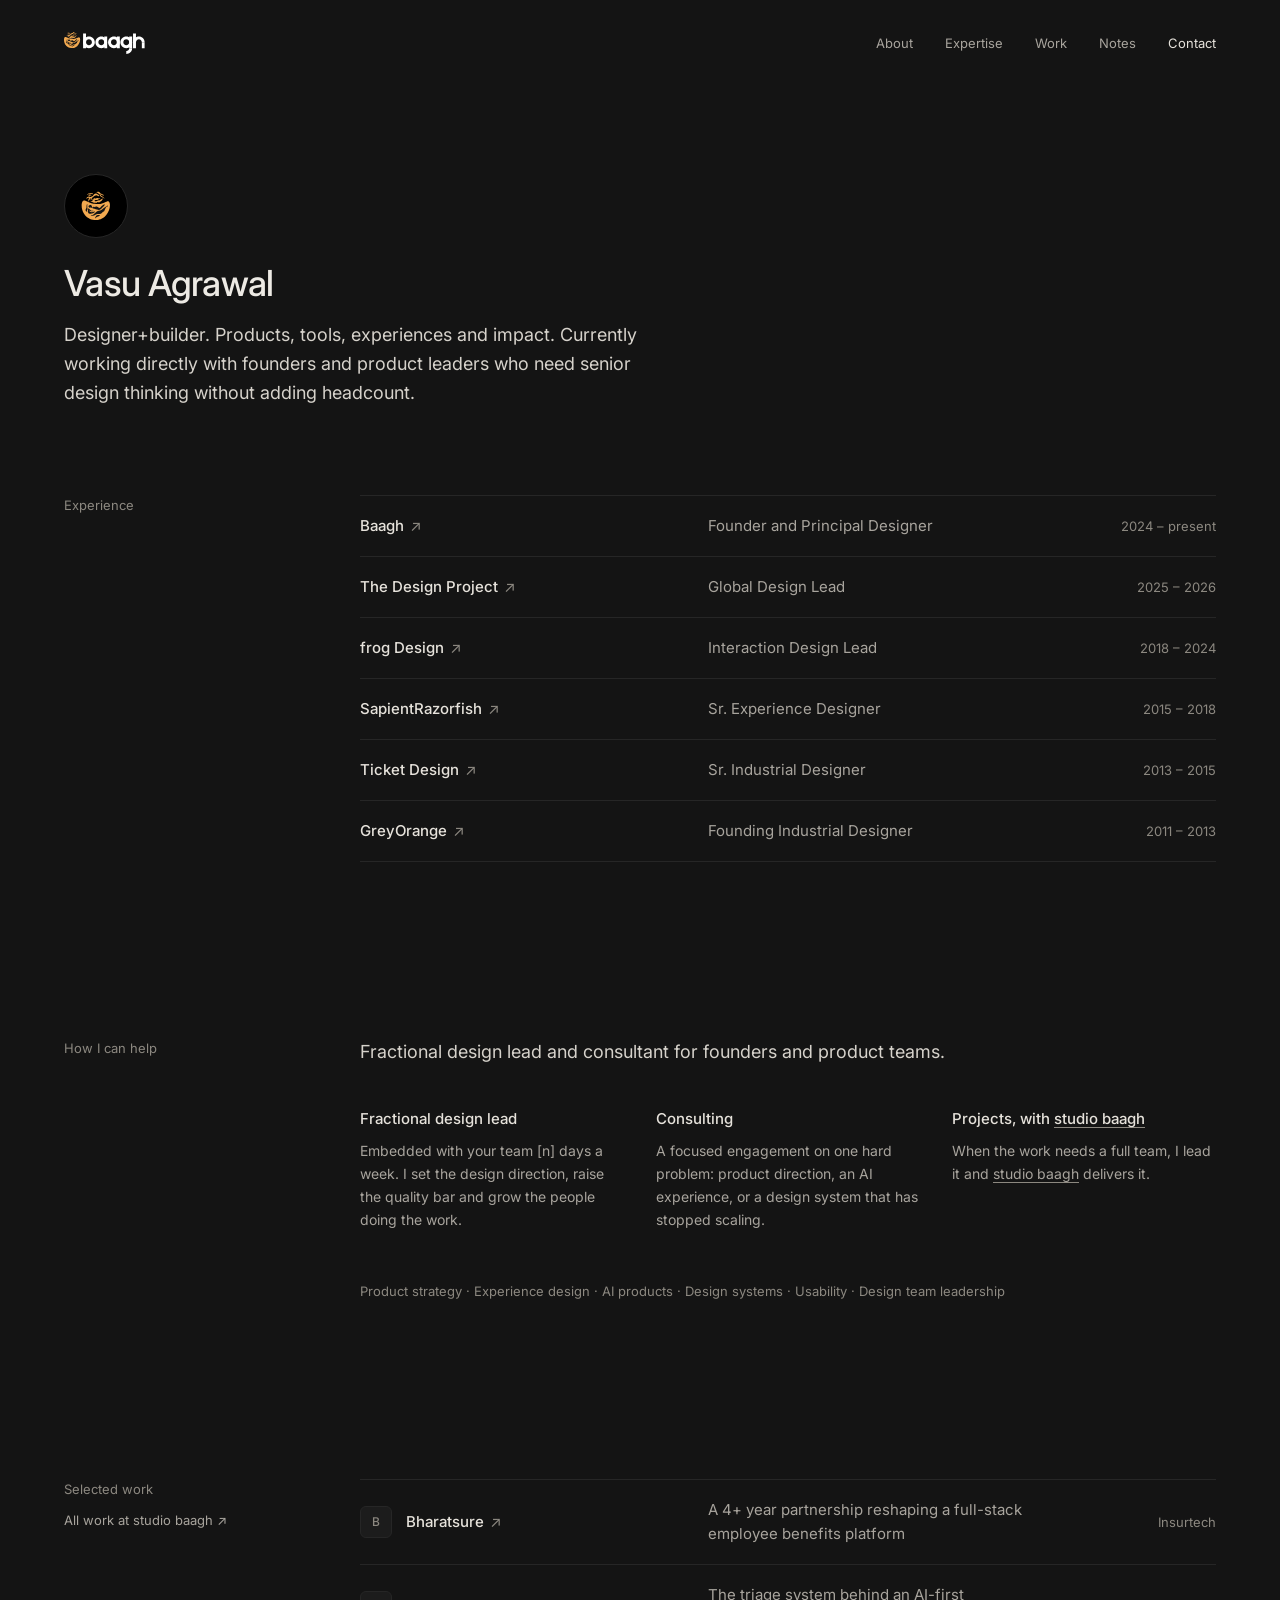
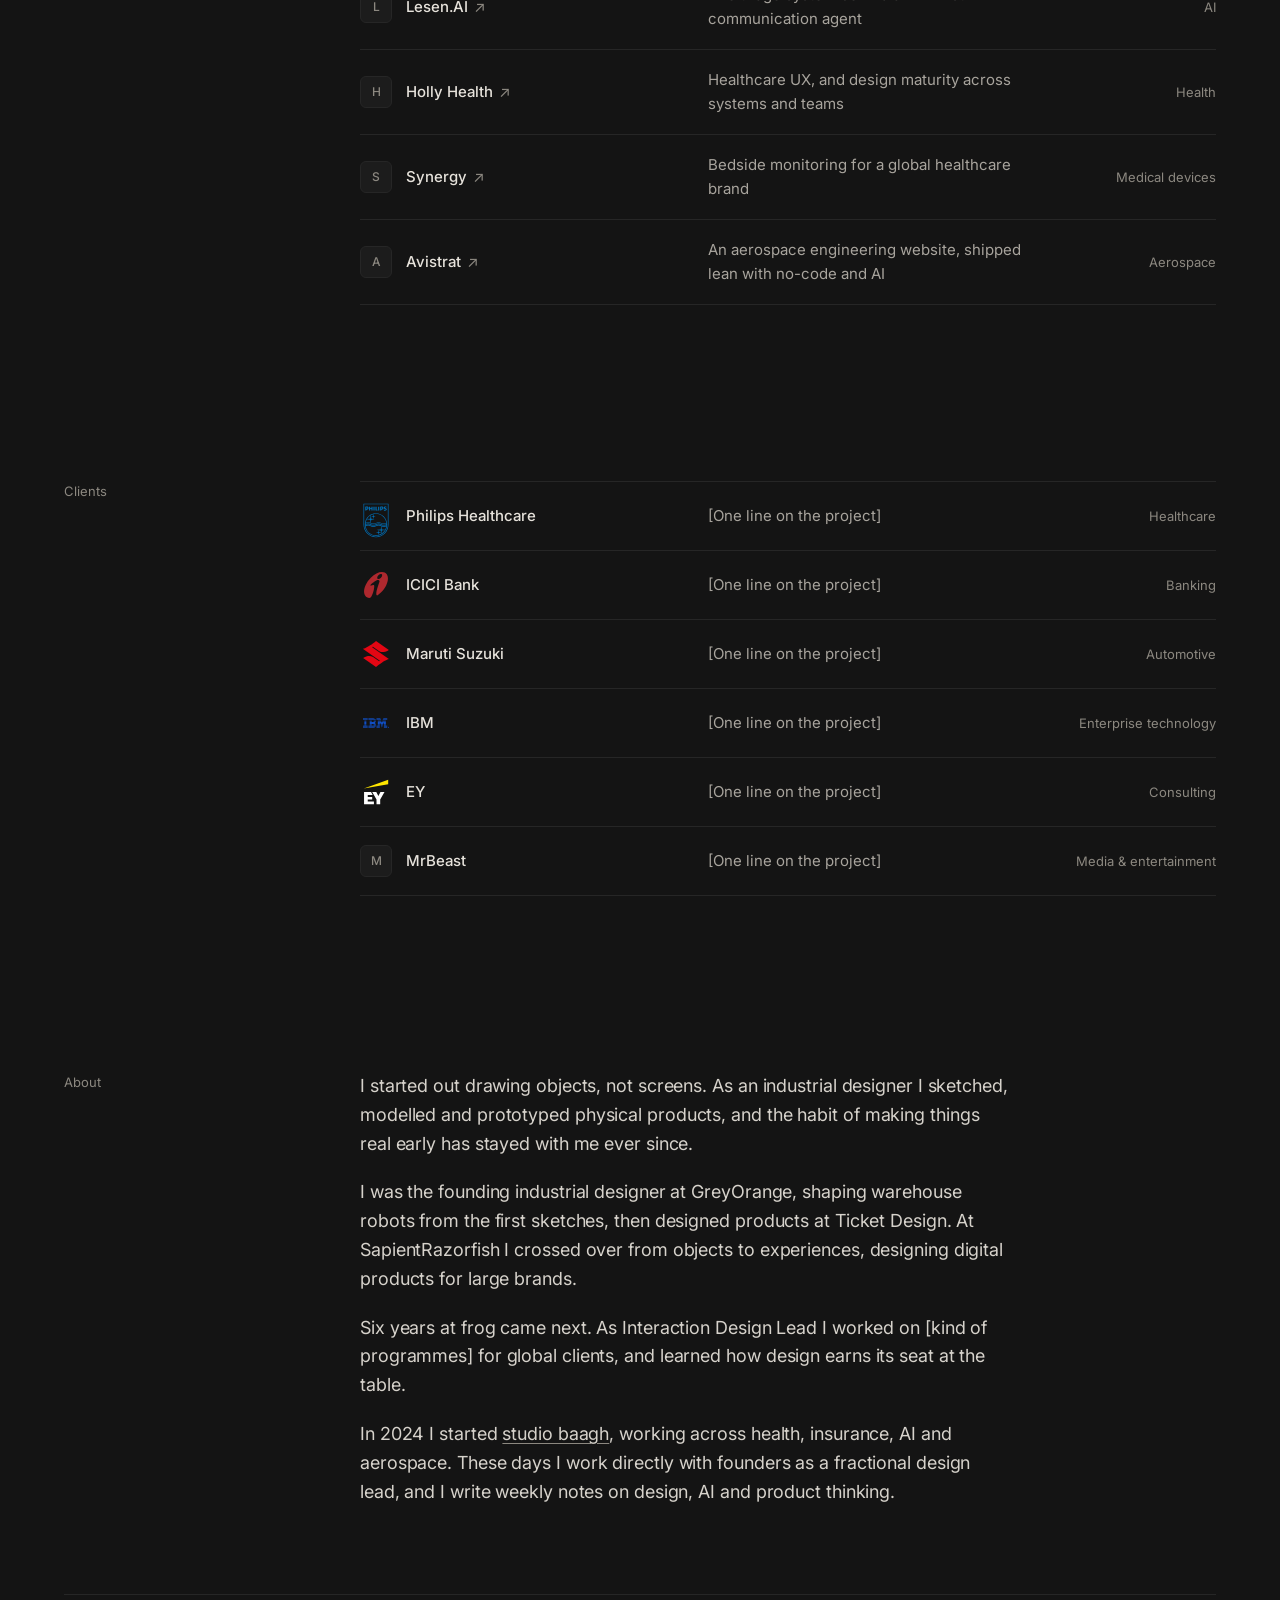
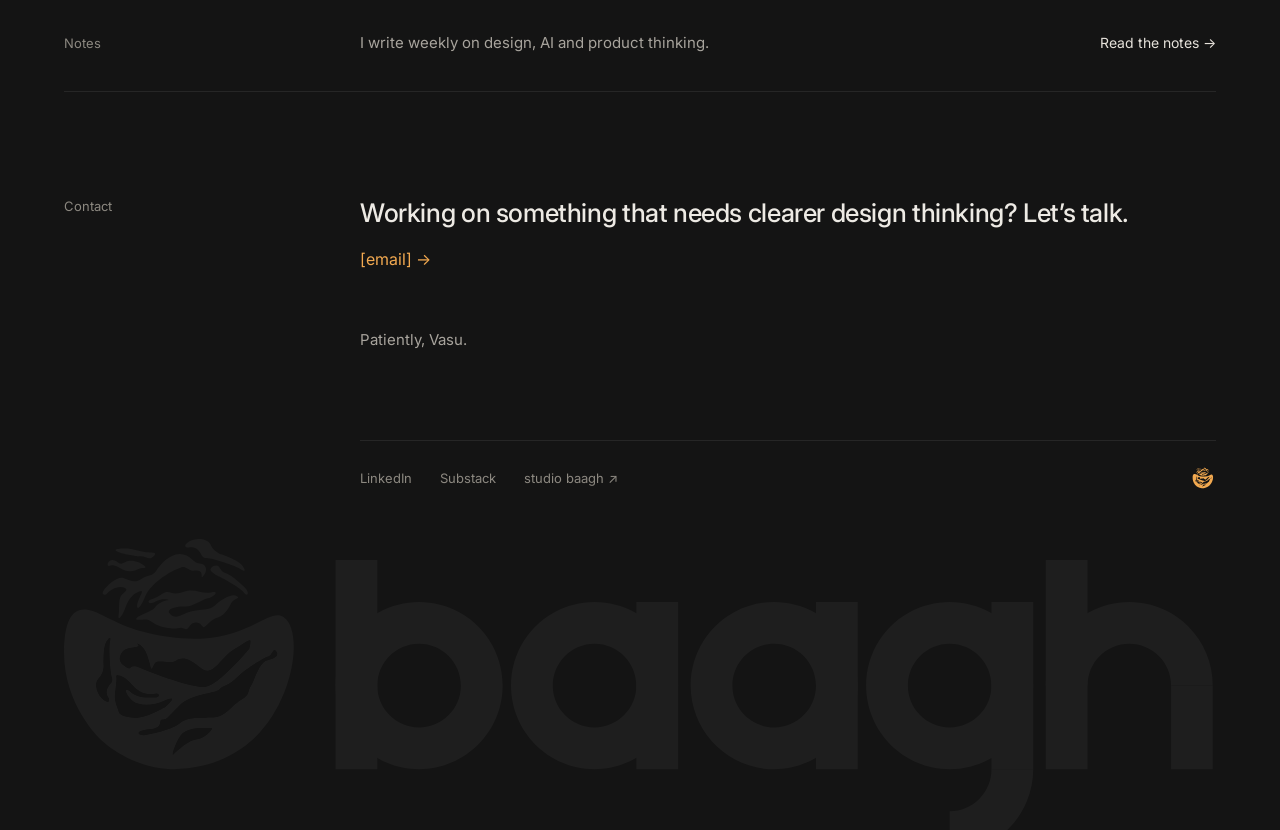
==== index.html @ 7e1c86c9 "Add first version of the baagh personal homepage Static HTML/CSS/JS page: name and intro, experience" ====
<!doctype html>
<html lang="en">
<head>
  <meta charset="utf-8">
  <meta name="viewport" content="width=device-width, initial-scale=1">
  <title>Vasu Agrawal — baagh</title>
  <meta name="description" content="Vasu Agrawal is a fractional design lead and consultant for founders and product teams.">
  <meta name="theme-color" content="#000000">
  <link rel="icon" href="assets/tiger-mark.svg" type="image/svg+xml">
  <link rel="preconnect" href="https://fonts.googleapis.com">
  <link rel="preconnect" href="https://fonts.gstatic.com" crossorigin>
  <link href="https://fonts.googleapis.com/css2?family=Inter:wght@400;500&display=swap" rel="stylesheet">
  <link rel="stylesheet" href="styles.css">
  <script src="script.js" defer></script>
</head>
<body id="top">
  <a class="skip" href="#main">Skip to content</a>

  <header class="wrap">
      <nav class="nav" aria-label="Main">
        <a class="nav-logo" href="#top" aria-label="baagh home"><img src="assets/baagh-logo.svg" alt="baagh" width="88" height="24"></a>
        <div class="nav-links">
          <a href="#about">About</a>
          <a href="#expertise">Expertise</a>
          <a href="#work">Work</a>
          <a href="#notes">Notes</a>
          <a class="is-strong" href="#contact">Contact</a>
        </div>
      </nav>
  </header>

  <main id="main" class="wrap">

    <div class="intro">
      <span class="avatar"><img src="assets/tiger-mark.svg" alt="" width="40" height="40"></span>
      <h1 class="name">Vasu Agrawal</h1>
      <p class="intro-copy">Designer+builder. Products, tools, experiences and impact. Currently working directly with founders and product leaders who need senior design thinking without adding headcount.</p>
    </div>

    <section id="experience" class="sec sec-first">
      <h2 class="sec-label">Experience</h2>
      <div class="sec-body">
        <div class="rows">
          <div class="row">
            <span class="row-title"><a class="org" href="https://baaghdesign.co" target="_blank" rel="noopener">Baagh<span class="arrow" aria-hidden="true">↗</span></a></span>
            <span class="row-mid">Founder and Principal Designer</span>
            <span class="row-end">2024 – present</span>
          </div>
          <div class="row">
            <span class="row-title"><a class="org" href="https://designproject.io" target="_blank" rel="noopener">The Design Project<span class="arrow" aria-hidden="true">↗</span></a></span>
            <span class="row-mid">Global Design Lead</span>
            <span class="row-end">2025 – 2026</span>
          </div>
          <div class="row">
            <span class="row-title"><a class="org" href="https://www.frog.co" target="_blank" rel="noopener">frog Design<span class="arrow" aria-hidden="true">↗</span></a></span>
            <span class="row-mid">Interaction Design Lead</span>
            <span class="row-end">2018 – 2024</span>
          </div>
          <div class="row">
            <span class="row-title"><a class="org" href="https://www.publicissapient.com" target="_blank" rel="noopener">SapientRazorfish<span class="arrow" aria-hidden="true">↗</span></a></span>
            <span class="row-mid">Sr. Experience Designer</span>
            <span class="row-end">2015 – 2018</span>
          </div>
          <div class="row">
            <span class="row-title"><a class="org" href="https://www.ticketdesign.com" target="_blank" rel="noopener">Ticket Design<span class="arrow" aria-hidden="true">↗</span></a></span>
            <span class="row-mid">Sr. Industrial Designer</span>
            <span class="row-end">2013 – 2015</span>
          </div>
          <div class="row">
            <span class="row-title"><a class="org" href="https://www.greyorange.com" target="_blank" rel="noopener">GreyOrange<span class="arrow" aria-hidden="true">↗</span></a></span>
            <span class="row-mid">Founding Industrial Designer</span>
            <span class="row-end">2011 – 2013</span>
          </div>
        </div>
      </div>
    </section>

    <section id="expertise" class="sec">
      <h2 class="sec-label">How I can help</h2>
      <div class="sec-body">
        <p class="help-intro">Fractional design lead and consultant for founders and product teams.</p>
        <div class="cols3">
          <div>
            <h3 class="offer-title">Fractional design lead</h3>
            <p class="offer-copy">Embedded with your team [n] days a week. I set the design direction, raise the quality bar and grow the people doing the work.</p>
          </div>
          <div>
            <h3 class="offer-title">Consulting</h3>
            <p class="offer-copy">A focused engagement on one hard problem: product direction, an AI experience, or a design system that has stopped scaling.</p>
          </div>
          <div>
            <h3 class="offer-title">Projects, with <a class="link" href="https://baaghdesign.co" target="_blank" rel="noopener">studio baagh</a></h3>
            <p class="offer-copy">When the work needs a full team, I lead it and <a class="link" href="https://baaghdesign.co" target="_blank" rel="noopener">studio baagh</a> delivers it.</p>
          </div>
        </div>
        <p class="tags">Product strategy · Experience design · AI products · Design systems · Usability · Design team leadership</p>
      </div>
    </section>

    <section id="work" class="sec work">
      <div class="sec-label">
        <h2 class="sec-label-text">Selected work</h2>
        <a href="https://baaghdesign.co" target="_blank" rel="noopener">All work at studio baagh ↗</a>
      </div>
      <div class="sec-body">
        <!--
          Each row:
          - Logo: replace the initial inside .row-logo with
            <img src="assets/logos/<client>.svg" alt="">
          - Preview: data-preview points to an image (or .mp4/.webm) shown in
            the floating thumbnail on hover. Missing files fall back to a
            placeholder, so drop files into assets/work/ and they appear.
        -->
        <div class="rows">
          <a class="row work-row" href="#" data-preview="assets/work/bharatsure.jpg">
            <span class="row-title"><span class="row-logo" aria-hidden="true">B</span>Bharatsure<span class="arrow" aria-hidden="true">↗</span></span>
            <span class="row-mid">A 4+ year partnership reshaping a full-stack employee benefits platform</span>
            <span class="row-end">Insurtech</span>
          </a>
          <a class="row work-row" href="#" data-preview="assets/work/lesen-ai.jpg">
            <span class="row-title"><span class="row-logo" aria-hidden="true">L</span>Lesen.AI<span class="arrow" aria-hidden="true">↗</span></span>
            <span class="row-mid">The triage system behind an AI-first communication agent</span>
            <span class="row-end">AI</span>
          </a>
          <a class="row work-row" href="#" data-preview="assets/work/holly-health.jpg">
            <span class="row-title"><span class="row-logo" aria-hidden="true">H</span>Holly Health<span class="arrow" aria-hidden="true">↗</span></span>
            <span class="row-mid">Healthcare UX, and design maturity across systems and teams</span>
            <span class="row-end">Health</span>
          </a>
          <a class="row work-row" href="#" data-preview="assets/work/synergy.jpg">
            <span class="row-title"><span class="row-logo" aria-hidden="true">S</span>Synergy<span class="arrow" aria-hidden="true">↗</span></span>
            <span class="row-mid">Bedside monitoring for a global healthcare brand</span>
            <span class="row-end">Medical devices</span>
          </a>
          <a class="row work-row" href="#" data-preview="assets/work/avistrat.jpg">
            <span class="row-title"><span class="row-logo" aria-hidden="true">A</span>Avistrat<span class="arrow" aria-hidden="true">↗</span></span>
            <span class="row-mid">An aerospace engineering website, shipped lean with no-code and AI</span>
            <span class="row-end">Aerospace</span>
          </a>
        </div>
      </div>
    </section>

    <section id="clients" class="sec clients">
      <h2 class="sec-label">Clients</h2>
      <div class="sec-body">
        <!--
          Notable clients across all roles. Same logo slot as Selected work:
          put the logo inside .row-logo (initial letter as fallback):
          <img src="assets/logos/<client>.svg" alt="">
        -->
        <div class="rows">
          <div class="row client-row">
            <span class="row-title"><span class="row-logo" aria-hidden="true"><img src="assets/logos/philips.svg" alt=""></span>Philips Healthcare</span>
            <span class="row-mid">[One line on the project]</span>
            <span class="row-end">Healthcare</span>
          </div>
          <div class="row client-row">
            <span class="row-title"><span class="row-logo" aria-hidden="true"><img src="assets/logos/icici-bank.svg" alt=""></span>ICICI Bank</span>
            <span class="row-mid">[One line on the project]</span>
            <span class="row-end">Banking</span>
          </div>
          <div class="row client-row">
            <span class="row-title"><span class="row-logo" aria-hidden="true"><img src="assets/logos/maruti-suzuki.svg" alt=""></span>Maruti Suzuki</span>
            <span class="row-mid">[One line on the project]</span>
            <span class="row-end">Automotive</span>
          </div>
          <div class="row client-row">
            <span class="row-title"><span class="row-logo" aria-hidden="true"><img src="assets/logos/ibm.svg" alt=""></span>IBM</span>
            <span class="row-mid">[One line on the project]</span>
            <span class="row-end">Enterprise technology</span>
          </div>
          <div class="row client-row">
            <span class="row-title"><span class="row-logo" aria-hidden="true"><img src="assets/logos/ey.svg" alt=""></span>EY</span>
            <span class="row-mid">[One line on the project]</span>
            <span class="row-end">Consulting</span>
          </div>
          <div class="row client-row">
            <span class="row-title"><span class="row-logo" aria-hidden="true">M</span>MrBeast</span>
            <span class="row-mid">[One line on the project]</span>
            <span class="row-end">Media &amp; entertainment</span>
          </div>
        </div>
      </div>
    </section>

    <!-- Placeholder copy: Vasu to rewrite. -->
    <section id="about" class="sec">
      <h2 class="sec-label">About</h2>
      <div class="sec-body">
        <p class="about-copy">I started out drawing objects, not screens. As an industrial designer I sketched, modelled and prototyped physical products, and the habit of making things real early has stayed with me ever since.</p>
        <p class="about-copy">I was the founding industrial designer at GreyOrange, shaping warehouse robots from the first sketches, then designed products at Ticket Design. At SapientRazorfish I crossed over from objects to experiences, designing digital products for large brands.</p>
        <p class="about-copy">Six years at frog came next. As Interaction Design Lead I worked on [kind of programmes] for global clients, and learned how design earns its seat at the table.</p>
        <p class="about-copy">In 2024 I started <a class="link" href="https://baaghdesign.co" target="_blank" rel="noopener">studio baagh</a>, working across health, insurance, AI and aerospace. These days I work directly with founders as a fractional design lead, and I write weekly notes on design, AI and product thinking.</p>
      </div>
    </section>

    <section id="notes" class="sec notes">
      <h2 class="sec-label">Notes</h2>
      <div class="sec-body">
        <p>I write weekly on design, AI and product thinking.</p>
        <a href="[substack-url]">Read the notes →</a>
      </div>
    </section>

    <footer id="contact" class="sec contact">
      <h2 class="sec-label">Contact</h2>
      <div class="sec-body">
        <p class="contact-line">Working on something that needs clearer design thinking? Let’s talk.</p>
        <a class="contact-mail" href="mailto:[email]">[email] →</a>
        <p class="signoff">Patiently, Vasu.</p>

        <div class="foot">
          <div class="foot-links">
            <a href="[linkedin-url]">LinkedIn</a>
            <a href="[substack-url]">Substack</a>
            <a href="https://baaghdesign.co" target="_blank" rel="noopener">studio baagh ↗</a>
          </div>
          <img class="foot-mark" src="assets/tiger-mark.svg" alt="" width="28" height="28">
        </div>
      </div>
    </footer>
  </main>

  <div class="wrap watermark" aria-hidden="true">
    <img src="assets/baagh-logo.svg" alt="" width="294" height="80">
  </div>

  <div class="preview" aria-hidden="true"></div>
</body>
</html>
---- styles.css ----
/* baagh — personal site
   Tokens follow the baagh brand: near-black ground, warm off-white text,
   tiger orange (#F2A950, from the logo) as the only accent. */

:root {
  --ground: #141414;
  --banner: #000000;
  --surface: #1c1c1c;
  --rule: #262626;
  --text-strong: #edeae4;
  --text: #e6e2db;
  --text-soft: #d6d2cb;
  --muted: #a8a49d;
  --faint: #8c8880;
  --accent: #f2a950;

  --sans: "Inter", system-ui, -apple-system, sans-serif;

  --max: 1280px;
  --gutter: clamp(16px, 5vw, 64px);
  --col-gap: 32px;
}

*,
*::before,
*::after {
  box-sizing: border-box;
}

html {
  scroll-behavior: smooth;
}

body {
  margin: 0;
  background: var(--ground);
  color: var(--text);
  font-family: var(--sans);
  font-weight: 400;
  font-size: 15px;
  line-height: 1.6;
  -webkit-font-smoothing: antialiased;
  text-rendering: optimizeLegibility;
}

img {
  display: block;
  max-width: 100%;
}

a {
  color: var(--text);
  text-decoration: none;
  transition: color 0.2s ease;
}

a:hover,
a:focus-visible {
  color: var(--accent);
}

a:focus-visible {
  outline: 1px solid var(--accent);
  outline-offset: 4px;
}

/* Underlined inline links (studio baagh, employers) */
a.link {
  color: inherit;
  text-decoration: underline;
  text-decoration-color: var(--faint);
  text-decoration-thickness: 1px;
  text-underline-offset: 3px;
  transition: color 0.2s ease, text-decoration-color 0.2s ease;
}

a.link:hover,
a.link:focus-visible {
  color: var(--accent);
  text-decoration-color: var(--accent);
}

p,
h1,
h2,
h3,
ul,
blockquote {
  margin: 0;
}

ul {
  padding: 0;
  list-style: none;
}

.wrap {
  max-width: var(--max);
  margin: 0 auto;
  padding: 0 var(--gutter);
}

.skip {
  position: absolute;
  left: -9999px;
}

.skip:focus {
  left: var(--gutter);
  top: 16px;
  z-index: 10;
  background: var(--banner);
  padding: 8px 12px;
}

/* ---------- Header ---------- */

.nav {
  display: flex;
  align-items: center;
  justify-content: space-between;
  gap: 24px;
  padding-top: 32px;
}

.nav-logo img {
  height: 22px;
  width: auto;
}

.nav-links {
  display: flex;
  gap: 32px;
  font-size: 13px;
}

.nav-links a {
  color: var(--muted);
}

.nav-links a.is-strong {
  color: var(--text);
}

/* ---------- Sections ---------- */

.sec {
  display: grid;
  grid-template-columns: repeat(12, minmax(0, 1fr));
  column-gap: var(--col-gap);
  row-gap: 24px;
  padding: 88px 0;
}

.intro {
  padding-top: 120px;
}

.avatar {
  display: grid;
  place-items: center;
  width: 64px;
  height: 64px;
  margin-bottom: 24px;
  border: 1px solid var(--rule);
  border-radius: 50%;
  background: var(--banner);
}

.avatar img {
  width: 36px;
  height: 36px;
}

.intro-copy {
  max-width: 34em;
  margin-top: 16px;
  font-size: 18px;
  line-height: 1.6;
  color: var(--text-soft);
}

.sec-first {
  padding-top: 88px;
}

.sec-first .rows {
  margin-top: 0;
}

.help-intro {
  max-width: 36em;
  margin-bottom: 40px;
  font-size: 18px;
  line-height: 1.6;
  color: var(--text-soft);
}

.name {
  font-size: clamp(30px, 2.8vw, 38px);
  line-height: 1.2;
  font-weight: 500;
  letter-spacing: -0.02em;
  color: var(--text-strong);
}

.sec-label {
  grid-column: 1 / span 3;
  font-size: 13px;
  font-weight: 400;
  color: var(--faint);
}

.sec-label-text {
  font: inherit;
  color: inherit;
}

.sec-label a {
  display: inline-block;
  margin-top: 10px;
  color: var(--muted);
}

.sec-body {
  grid-column: 4 / span 9;
}

.about-copy {
  max-width: 36em;
  font-size: 18px;
  line-height: 1.6;
  letter-spacing: -0.005em;
  color: var(--text-soft);
}

.about-copy + .about-copy {
  margin-top: 20px;
}

/* Text rows: role / company / years, and project / line / sector.
   A flat list with hairlines, in the spirit of pablostanley.com. */

.rows {
  margin-top: 56px;
  border-bottom: 1px solid var(--rule);
}

.row {
  display: grid;
  grid-template-columns: minmax(0, 1fr) minmax(0, 1fr) 160px;
  column-gap: var(--col-gap);
  row-gap: 4px;
  align-items: baseline;
  padding: 18px 0;
  border-top: 1px solid var(--rule);
}

.row-title {
  font-size: 15px;
  font-weight: 500;
  color: var(--text);
}

.row-mid {
  font-size: 15px;
  color: var(--muted);
}

.row-end {
  font-size: 13px;
  color: var(--faint);
  text-align: right;
}

a.row:hover .row-title,
a.row:focus-visible .row-title {
  color: var(--accent);
}

/* Work and client rows: logo + name */

.work-row,
.client-row {
  align-items: center;
}

.work-row .row-title,
.client-row .row-title {
  display: flex;
  align-items: center;
  gap: 14px;
}

.row-logo {
  flex: none;
  display: grid;
  place-items: center;
  width: 32px;
  height: 32px;
  border: 1px solid var(--rule);
  border-radius: 6px;
  background: var(--surface);
  font-size: 12px;
  font-weight: 500;
  color: var(--faint);
  overflow: hidden;
}

/* Real logos sit unboxed, in their own colours; the box only frames the
   initial-letter fallback. */
.row-logo:has(img) {
  border-color: transparent;
  background: none;
  overflow: visible;
}

.row-logo img {
  width: 100%;
  height: 100%;
  object-fit: contain;
  padding: 2px;
}

.arrow {
  display: inline-block;
  margin-left: -8px;
  font-weight: 400;
  color: var(--faint);
  transition: transform 0.2s ease, color 0.2s ease;
}

a.org .arrow {
  margin-left: 6px;
}

a.row:hover .arrow,
a.row:focus-visible .arrow,
a.org:hover .arrow,
a.org:focus-visible .arrow {
  color: var(--accent);
  transform: translate(2px, -2px);
}

/* Floating preview, positioned by script.js */

.preview {
  position: fixed;
  top: 0;
  left: 0;
  z-index: 20;
  width: 320px;
  aspect-ratio: 4 / 3;
  border-radius: 8px;
  overflow: hidden;
  background: var(--surface);
  box-shadow: 0 24px 48px rgba(0, 0, 0, 0.5);
  pointer-events: none;
  opacity: 0;
  scale: 0.96;
  transition: opacity 0.2s ease, scale 0.2s ease;
}

.preview.is-visible {
  opacity: 1;
  scale: 1;
}

.preview img,
.preview video {
  width: 100%;
  height: 100%;
  object-fit: cover;
}

.preview-empty {
  width: 100%;
  height: 100%;
  display: grid;
  place-items: center;
  border: 1px solid var(--rule);
  border-radius: inherit;
  font-size: 13px;
  color: var(--faint);
}

/* How I can help */

.cols3 {
  display: grid;
  grid-template-columns: repeat(3, minmax(0, 1fr));
  column-gap: var(--col-gap);
  row-gap: 36px;
}

.offer-title {
  margin-bottom: 8px;
  font-size: 15px;
  font-weight: 500;
  color: var(--text);
}

.offer-copy {
  font-size: 14px;
  line-height: 1.65;
  color: var(--muted);
}

.tags {
  margin-top: 48px;
  font-size: 13px;
  line-height: 1.8;
  color: var(--faint);
}

/* Selected work */

.work .rows,
.clients .rows {
  margin-top: 0;
}

/* Notes strip */

.notes {
  padding: 36px 0;
  border-top: 1px solid var(--rule);
  border-bottom: 1px solid var(--rule);
  align-items: baseline;
}

.notes .sec-body {
  display: flex;
  justify-content: space-between;
  align-items: baseline;
  flex-wrap: wrap;
  gap: 16px;
}

.notes p {
  font-size: 15px;
  color: var(--muted);
}

.notes a {
  font-size: 14px;
}

/* Contact + footer */

.contact {
  padding: 104px 0 48px;
}

.contact-line {
  font-size: clamp(22px, 2vw, 26px);
  line-height: 1.35;
  font-weight: 500;
  letter-spacing: -0.015em;
  color: var(--text-strong);
}

.contact-mail {
  display: inline-block;
  margin-top: 16px;
  font-size: 16px;
  color: var(--accent);
}

.contact-mail:hover {
  color: var(--text-strong);
}

.signoff {
  margin-top: 56px;
  font-size: 15px;
  color: var(--muted);
}

.foot {
  display: flex;
  justify-content: space-between;
  align-items: center;
  flex-wrap: wrap;
  gap: 24px;
  margin-top: 88px;
  padding-top: 24px;
  border-top: 1px solid var(--rule);
  font-size: 13px;
}

.foot-links {
  display: flex;
  gap: 28px;
  flex-wrap: wrap;
}

.foot-links a {
  color: var(--faint);
}

.foot-mark {
  width: 26px;
  height: 26px;
}

/* Oversized faint logotype, as at the foot of baaghdesign.co */
.watermark {
  overflow: hidden;
  pointer-events: none;
}

.watermark img {
  width: 100%;
  height: auto;
  opacity: 0.04;
  filter: grayscale(1) brightness(2);
  margin-bottom: -2%;
}

/* ---------- Small screens ---------- */

@media (max-width: 900px) {
  .nav-links {
    display: none;
  }

  .intro {
    padding-top: 64px;
  }

  .sec.sec-first {
    padding-top: 40px;
  }

  .help-intro {
    font-size: 17px;
  }

  .sec {
    display: block;
    padding: 64px 0;
  }

  .sec-label {
    margin-bottom: 24px;
  }

  .row {
    grid-template-columns: minmax(0, 1fr);
  }

  .row-end {
    text-align: left;
  }

  .work-row .row-mid,
  .work-row .row-end,
  .client-row .row-mid,
  .client-row .row-end {
    padding-left: 46px;
  }

  .cols3 {
    grid-template-columns: minmax(0, 1fr);
  }

  .about-copy,
  .intro-copy {
    font-size: 17px;
  }
}

@media (prefers-reduced-motion: reduce) {
  html {
    scroll-behavior: auto;
  }

  a,
  .arrow,
  .preview {
    transition: none;
  }
}
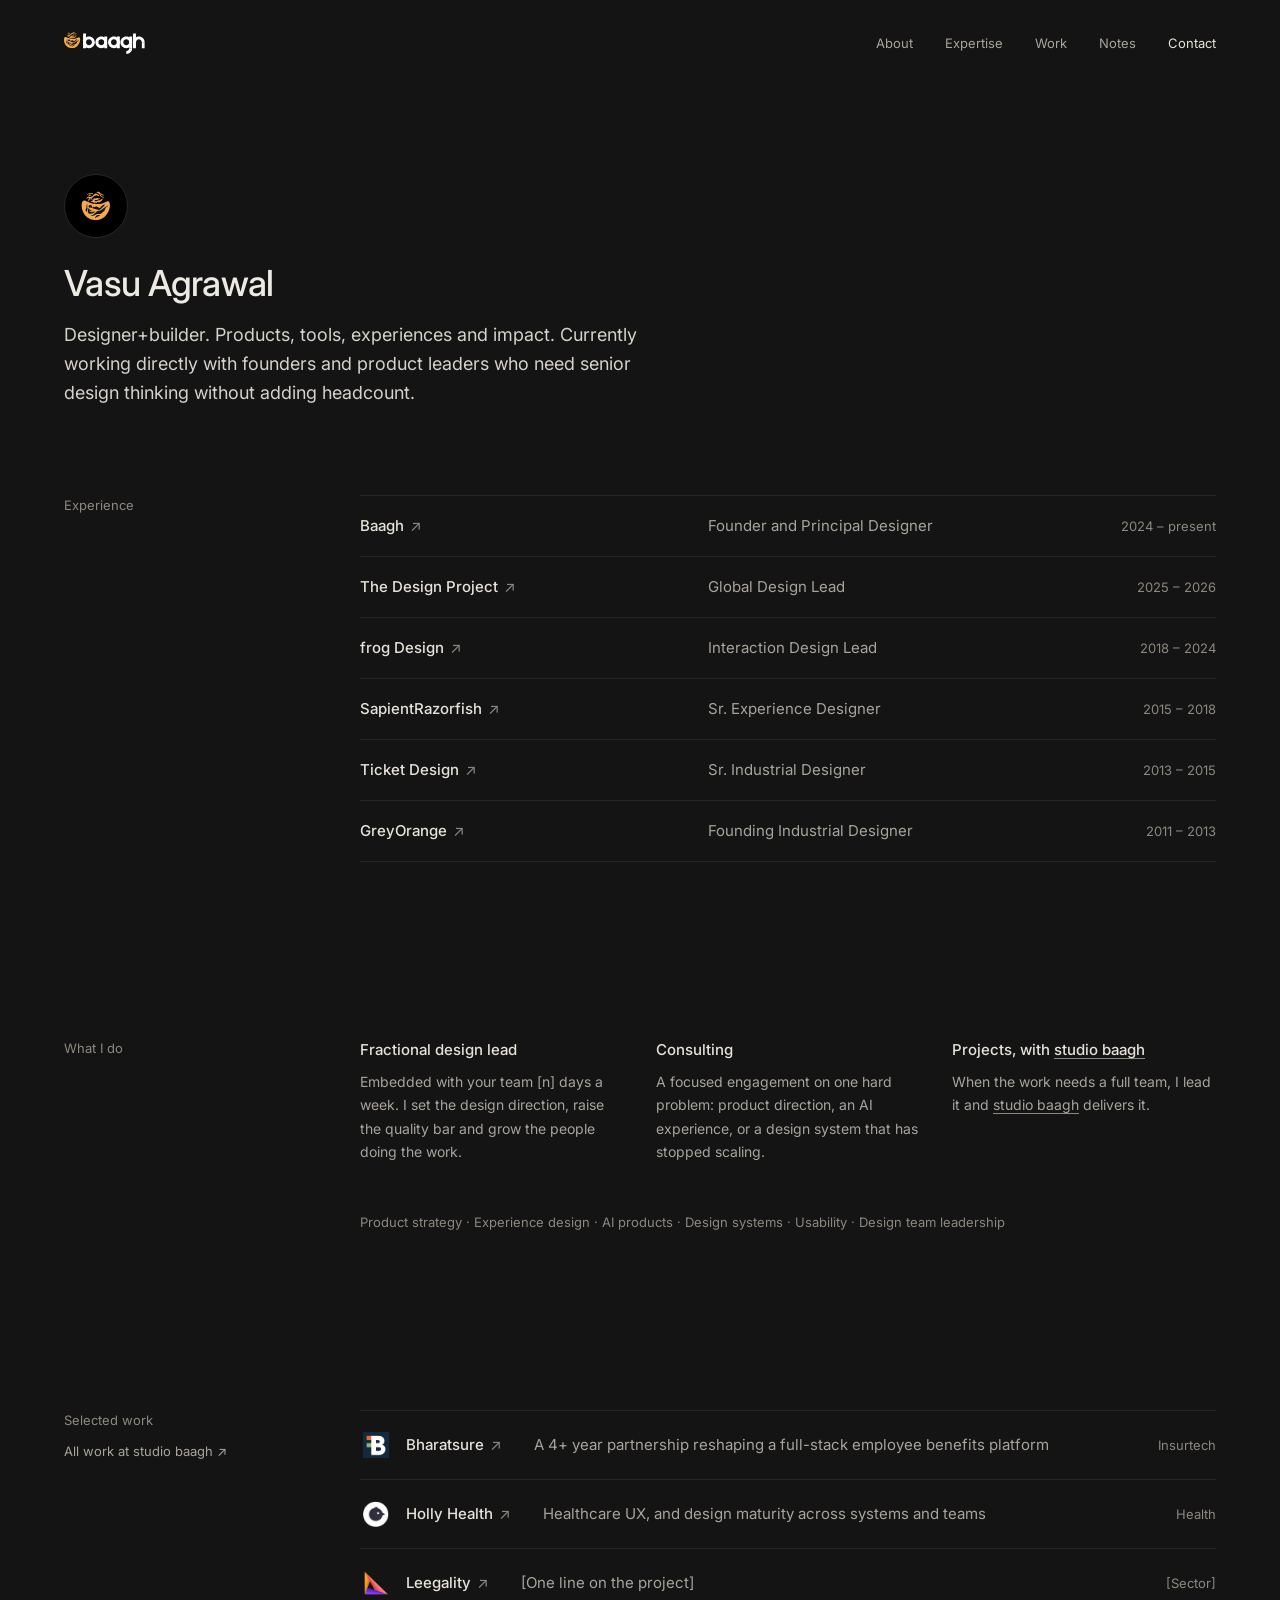
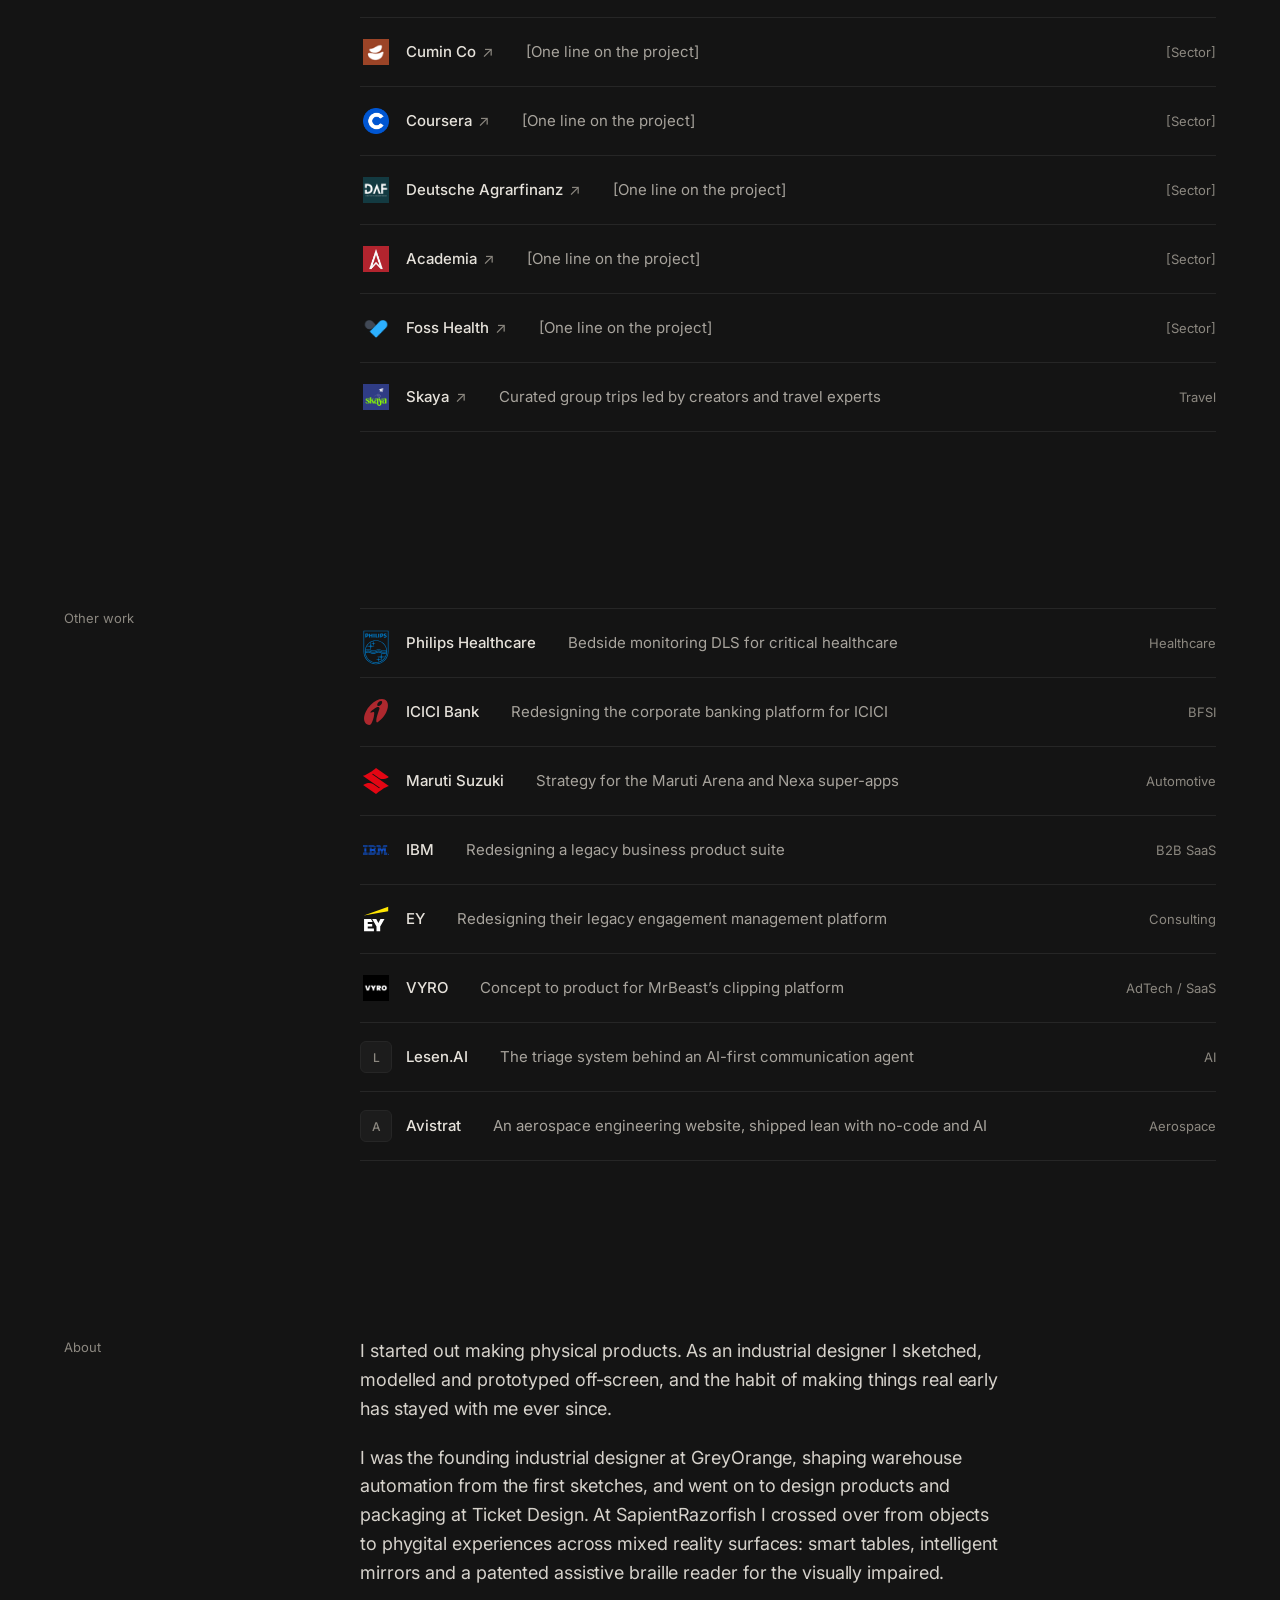
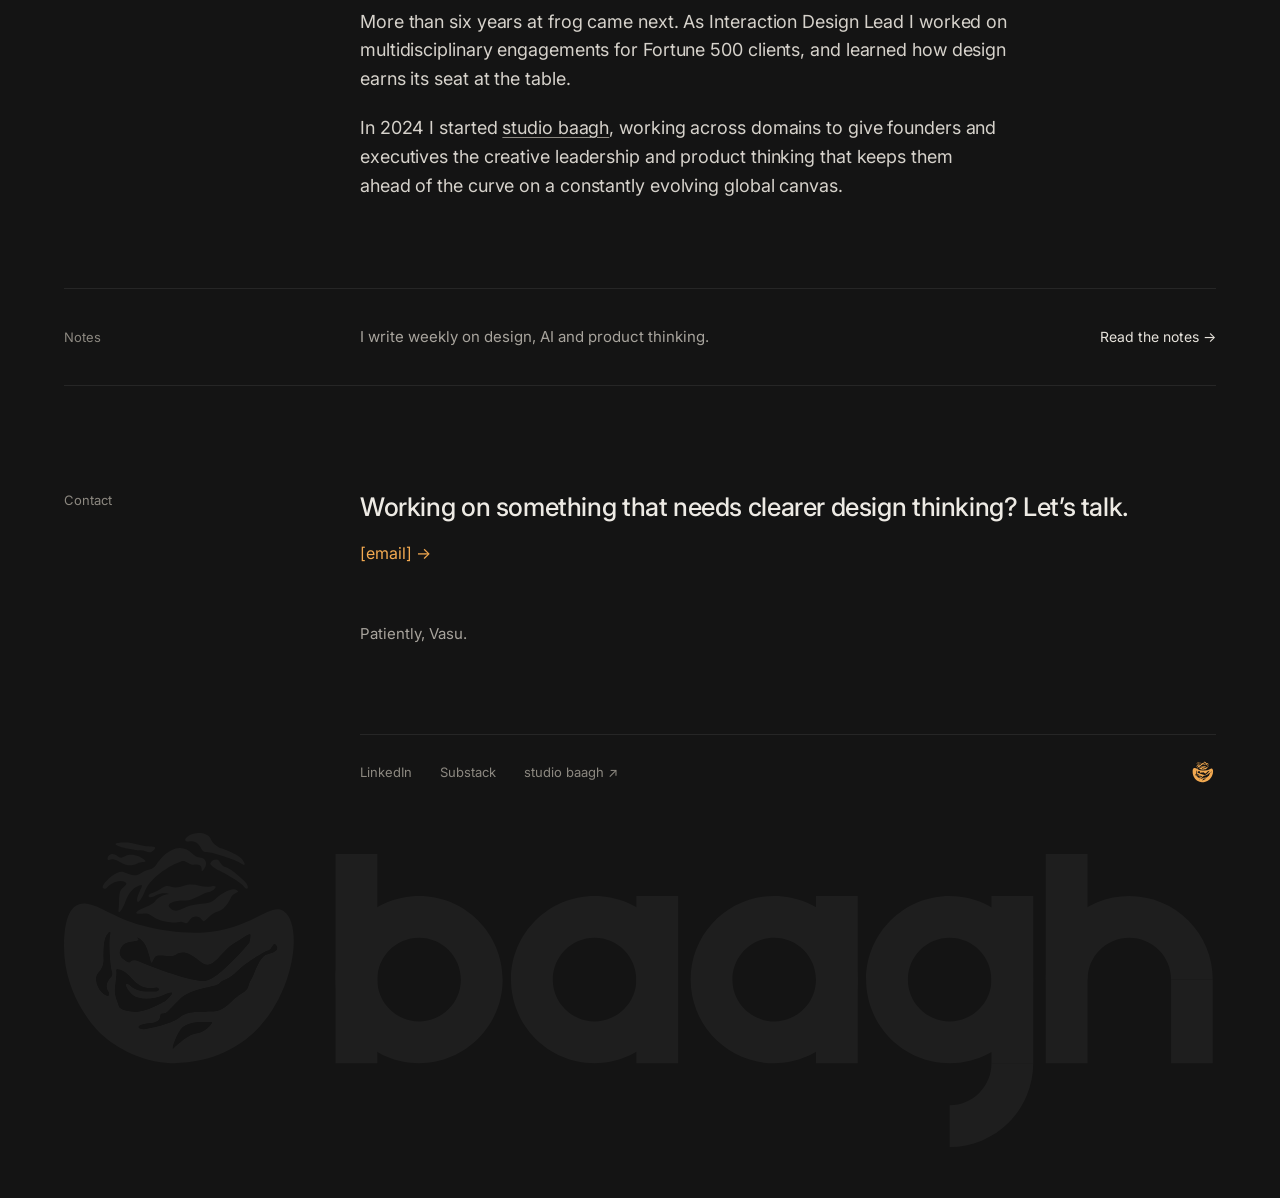
==== commit 4b93c014: "Update work lists, logos, About copy and footer watermark - Selected work: new studio baagh client l" ====
--- a/index.html
+++ b/index.html
@@ -76,9 +76,8 @@
     </section>
 
     <section id="expertise" class="sec">
-      <h2 class="sec-label">How I can help</h2>
-      <div class="sec-body">
-        <p class="help-intro">Fractional design lead and consultant for founders and product teams.</p>
+      <h2 class="sec-label">What I do</h2>
+      <div class="sec-body">
         <div class="cols3">
           <div>
             <h3 class="offer-title">Fractional design lead</h3>
@@ -113,36 +112,56 @@
         -->
         <div class="rows">
           <a class="row work-row" href="#" data-preview="assets/work/bharatsure.jpg">
-            <span class="row-title"><span class="row-logo" aria-hidden="true">B</span>Bharatsure<span class="arrow" aria-hidden="true">↗</span></span>
+            <span class="row-title"><span class="row-logo" aria-hidden="true"><img src="assets/logos/bharatsure.png" alt=""></span>Bharatsure<span class="arrow" aria-hidden="true">↗</span></span>
             <span class="row-mid">A 4+ year partnership reshaping a full-stack employee benefits platform</span>
             <span class="row-end">Insurtech</span>
           </a>
-          <a class="row work-row" href="#" data-preview="assets/work/lesen-ai.jpg">
-            <span class="row-title"><span class="row-logo" aria-hidden="true">L</span>Lesen.AI<span class="arrow" aria-hidden="true">↗</span></span>
-            <span class="row-mid">The triage system behind an AI-first communication agent</span>
-            <span class="row-end">AI</span>
-          </a>
           <a class="row work-row" href="#" data-preview="assets/work/holly-health.jpg">
-            <span class="row-title"><span class="row-logo" aria-hidden="true">H</span>Holly Health<span class="arrow" aria-hidden="true">↗</span></span>
+            <span class="row-title"><span class="row-logo" aria-hidden="true"><img src="assets/logos/holly-health-light.png" alt=""></span>Holly Health<span class="arrow" aria-hidden="true">↗</span></span>
             <span class="row-mid">Healthcare UX, and design maturity across systems and teams</span>
             <span class="row-end">Health</span>
           </a>
-          <a class="row work-row" href="#" data-preview="assets/work/synergy.jpg">
-            <span class="row-title"><span class="row-logo" aria-hidden="true">S</span>Synergy<span class="arrow" aria-hidden="true">↗</span></span>
-            <span class="row-mid">Bedside monitoring for a global healthcare brand</span>
-            <span class="row-end">Medical devices</span>
-          </a>
-          <a class="row work-row" href="#" data-preview="assets/work/avistrat.jpg">
-            <span class="row-title"><span class="row-logo" aria-hidden="true">A</span>Avistrat<span class="arrow" aria-hidden="true">↗</span></span>
-            <span class="row-mid">An aerospace engineering website, shipped lean with no-code and AI</span>
-            <span class="row-end">Aerospace</span>
+          <a class="row work-row" href="#" data-preview="assets/work/leegality.jpg">
+            <span class="row-title"><span class="row-logo" aria-hidden="true"><img src="assets/logos/leegality.png" alt=""></span>Leegality<span class="arrow" aria-hidden="true">↗</span></span>
+            <span class="row-mid">[One line on the project]</span>
+            <span class="row-end">[Sector]</span>
+          </a>
+          <a class="row work-row" href="#" data-preview="assets/work/cumin-co.jpg">
+            <span class="row-title"><span class="row-logo" aria-hidden="true"><img src="assets/logos/cumin-co.png" alt=""></span>Cumin Co<span class="arrow" aria-hidden="true">↗</span></span>
+            <span class="row-mid">[One line on the project]</span>
+            <span class="row-end">[Sector]</span>
+          </a>
+          <a class="row work-row" href="#" data-preview="assets/work/coursera.jpg">
+            <span class="row-title"><span class="row-logo" aria-hidden="true"><img src="assets/logos/coursera.png" alt=""></span>Coursera<span class="arrow" aria-hidden="true">↗</span></span>
+            <span class="row-mid">[One line on the project]</span>
+            <span class="row-end">[Sector]</span>
+          </a>
+          <a class="row work-row" href="#" data-preview="assets/work/deutsche-agrarfinanz.jpg">
+            <span class="row-title"><span class="row-logo" aria-hidden="true"><img src="assets/logos/deutsche-agrarfinanz.png" alt=""></span>Deutsche Agrarfinanz<span class="arrow" aria-hidden="true">↗</span></span>
+            <span class="row-mid">[One line on the project]</span>
+            <span class="row-end">[Sector]</span>
+          </a>
+          <a class="row work-row" href="#" data-preview="assets/work/academia-serosoft.jpg">
+            <span class="row-title"><span class="row-logo" aria-hidden="true"><img src="assets/logos/academia-serosoft.png" alt=""></span>Academia<span class="arrow" aria-hidden="true">↗</span></span>
+            <span class="row-mid">[One line on the project]</span>
+            <span class="row-end">[Sector]</span>
+          </a>
+          <a class="row work-row" href="#" data-preview="assets/work/foss-health.jpg">
+            <span class="row-title"><span class="row-logo" aria-hidden="true"><img src="assets/logos/foss-health.png" alt=""></span>Foss Health<span class="arrow" aria-hidden="true">↗</span></span>
+            <span class="row-mid">[One line on the project]</span>
+            <span class="row-end">[Sector]</span>
+          </a>
+          <a class="row work-row" href="#" data-preview="assets/work/skaya.jpg">
+            <span class="row-title"><span class="row-logo" aria-hidden="true"><img src="assets/logos/skaya.png" alt=""></span>Skaya<span class="arrow" aria-hidden="true">↗</span></span>
+            <span class="row-mid">Curated group trips led by creators and travel experts</span>
+            <span class="row-end">Travel</span>
           </a>
         </div>
       </div>
     </section>
 
     <section id="clients" class="sec clients">
-      <h2 class="sec-label">Clients</h2>
+      <h2 class="sec-label">Other work</h2>
       <div class="sec-body">
         <!--
           Notable clients across all roles. Same logo slot as Selected work:
@@ -152,46 +171,55 @@
         <div class="rows">
           <div class="row client-row">
             <span class="row-title"><span class="row-logo" aria-hidden="true"><img src="assets/logos/philips.svg" alt=""></span>Philips Healthcare</span>
-            <span class="row-mid">[One line on the project]</span>
+            <span class="row-mid">Bedside monitoring DLS for critical healthcare</span>
             <span class="row-end">Healthcare</span>
           </div>
           <div class="row client-row">
             <span class="row-title"><span class="row-logo" aria-hidden="true"><img src="assets/logos/icici-bank.svg" alt=""></span>ICICI Bank</span>
-            <span class="row-mid">[One line on the project]</span>
-            <span class="row-end">Banking</span>
+            <span class="row-mid">Redesigning the corporate banking platform for ICICI</span>
+            <span class="row-end">BFSI</span>
           </div>
           <div class="row client-row">
             <span class="row-title"><span class="row-logo" aria-hidden="true"><img src="assets/logos/maruti-suzuki.svg" alt=""></span>Maruti Suzuki</span>
-            <span class="row-mid">[One line on the project]</span>
+            <span class="row-mid">Strategy for the Maruti Arena and Nexa super-apps</span>
             <span class="row-end">Automotive</span>
           </div>
           <div class="row client-row">
             <span class="row-title"><span class="row-logo" aria-hidden="true"><img src="assets/logos/ibm.svg" alt=""></span>IBM</span>
-            <span class="row-mid">[One line on the project]</span>
-            <span class="row-end">Enterprise technology</span>
+            <span class="row-mid">Redesigning a legacy business product suite</span>
+            <span class="row-end">B2B SaaS</span>
           </div>
           <div class="row client-row">
             <span class="row-title"><span class="row-logo" aria-hidden="true"><img src="assets/logos/ey.svg" alt=""></span>EY</span>
-            <span class="row-mid">[One line on the project]</span>
+            <span class="row-mid">Redesigning their legacy engagement management platform</span>
             <span class="row-end">Consulting</span>
           </div>
           <div class="row client-row">
-            <span class="row-title"><span class="row-logo" aria-hidden="true">M</span>MrBeast</span>
-            <span class="row-mid">[One line on the project]</span>
-            <span class="row-end">Media &amp; entertainment</span>
-          </div>
-        </div>
-      </div>
-    </section>
-
-    <!-- Placeholder copy: Vasu to rewrite. -->
+            <span class="row-title"><span class="row-logo" aria-hidden="true"><img src="assets/logos/vyro.png" alt=""></span>VYRO</span>
+            <span class="row-mid">Concept to product for MrBeast’s clipping platform</span>
+            <span class="row-end">AdTech / SaaS</span>
+          </div>
+          <div class="row client-row">
+            <span class="row-title"><span class="row-logo" aria-hidden="true">L</span>Lesen.AI</span>
+            <span class="row-mid">The triage system behind an AI-first communication agent</span>
+            <span class="row-end">AI</span>
+          </div>
+          <div class="row client-row">
+            <span class="row-title"><span class="row-logo" aria-hidden="true">A</span>Avistrat</span>
+            <span class="row-mid">An aerospace engineering website, shipped lean with no-code and AI</span>
+            <span class="row-end">Aerospace</span>
+          </div>
+        </div>
+      </div>
+    </section>
+
     <section id="about" class="sec">
       <h2 class="sec-label">About</h2>
       <div class="sec-body">
-        <p class="about-copy">I started out drawing objects, not screens. As an industrial designer I sketched, modelled and prototyped physical products, and the habit of making things real early has stayed with me ever since.</p>
-        <p class="about-copy">I was the founding industrial designer at GreyOrange, shaping warehouse robots from the first sketches, then designed products at Ticket Design. At SapientRazorfish I crossed over from objects to experiences, designing digital products for large brands.</p>
-        <p class="about-copy">Six years at frog came next. As Interaction Design Lead I worked on [kind of programmes] for global clients, and learned how design earns its seat at the table.</p>
-        <p class="about-copy">In 2024 I started <a class="link" href="https://baaghdesign.co" target="_blank" rel="noopener">studio baagh</a>, working across health, insurance, AI and aerospace. These days I work directly with founders as a fractional design lead, and I write weekly notes on design, AI and product thinking.</p>
+        <p class="about-copy">I started out making physical products. As an industrial designer I sketched, modelled and prototyped off-screen, and the habit of making things real early has stayed with me ever since.</p>
+        <p class="about-copy">I was the founding industrial designer at GreyOrange, shaping warehouse automation from the first sketches, and went on to design products and packaging at Ticket Design. At SapientRazorfish I crossed over from objects to phygital experiences across mixed reality surfaces: smart tables, intelligent mirrors and a patented assistive braille reader for the visually impaired.</p>
+        <p class="about-copy">More than six years at frog came next. As Interaction Design Lead I worked on multidisciplinary engagements for Fortune 500 clients, and learned how design earns its seat at the table.</p>
+        <p class="about-copy">In 2024 I started <a class="link" href="https://baaghdesign.co" target="_blank" rel="noopener">studio baagh</a>, working across domains to give founders and executives the creative leadership and product thinking that keeps them ahead of the curve on a constantly evolving global canvas.</p>
       </div>
     </section>
 
--- a/styles.css
+++ b/styles.css
@@ -188,14 +188,6 @@
   margin-top: 0;
 }
 
-.help-intro {
-  max-width: 36em;
-  margin-bottom: 40px;
-  font-size: 18px;
-  line-height: 1.6;
-  color: var(--text-soft);
-}
-
 .name {
   font-size: clamp(30px, 2.8vw, 38px);
   line-height: 1.2;
@@ -283,6 +275,18 @@
 .work-row,
 .client-row {
   align-items: center;
+}
+
+/* Name and line read as one phrase, domain pinned right */
+.work-row,
+.client-row {
+  grid-template-columns: auto minmax(0, 1fr) auto;
+  column-gap: 32px;
+}
+
+.work-row .row-end,
+.client-row .row-end {
+  padding-left: var(--col-gap);
 }
 
 .work-row .row-title,
@@ -384,7 +388,7 @@
   color: var(--faint);
 }
 
-/* How I can help */
+/* What I do */
 
 .cols3 {
   display: grid;
@@ -506,16 +510,16 @@
 
 /* Oversized faint logotype, as at the foot of baaghdesign.co */
 .watermark {
-  overflow: hidden;
+  padding-bottom: clamp(24px, 4vw, 64px);
   pointer-events: none;
 }
 
 .watermark img {
+  display: block;
   width: 100%;
   height: auto;
   opacity: 0.04;
   filter: grayscale(1) brightness(2);
-  margin-bottom: -2%;
 }
 
 /* ---------- Small screens ---------- */
@@ -531,10 +535,6 @@
 
   .sec.sec-first {
     padding-top: 40px;
-  }
-
-  .help-intro {
-    font-size: 17px;
   }
 
   .sec {
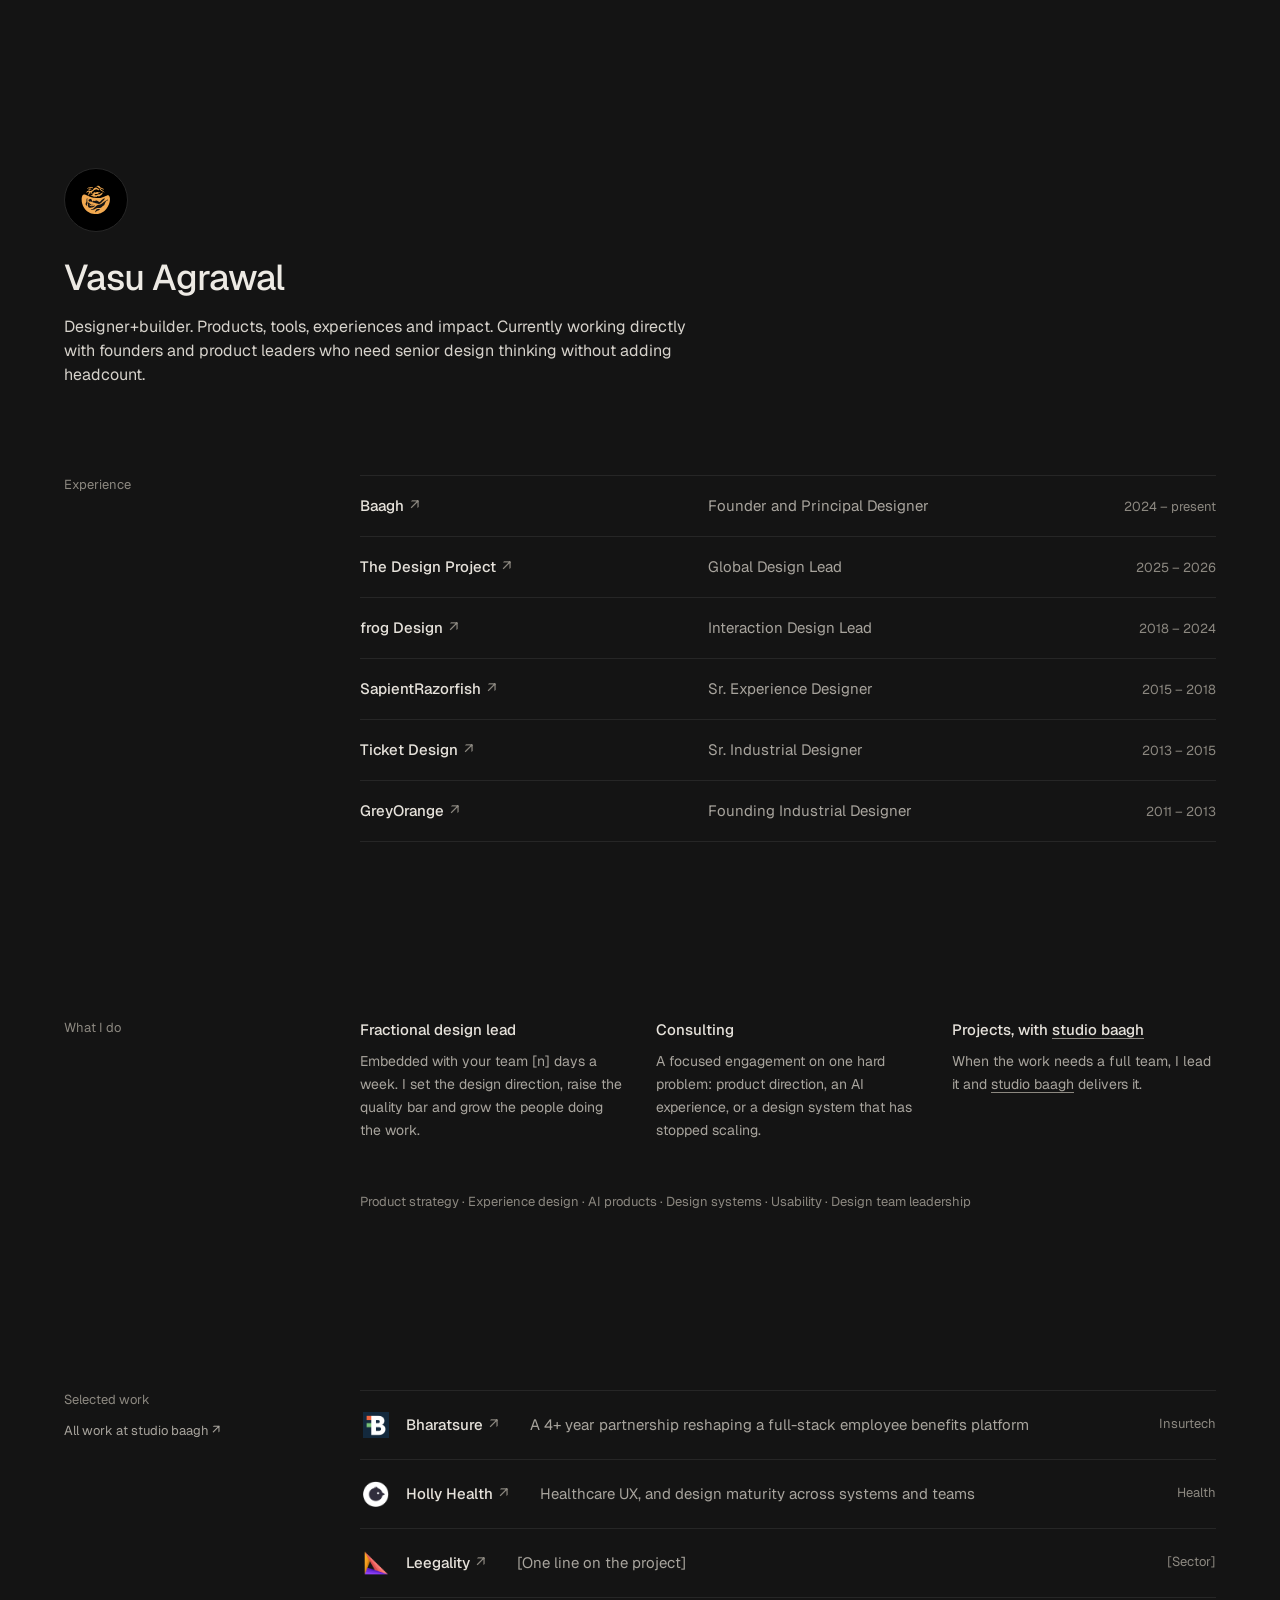
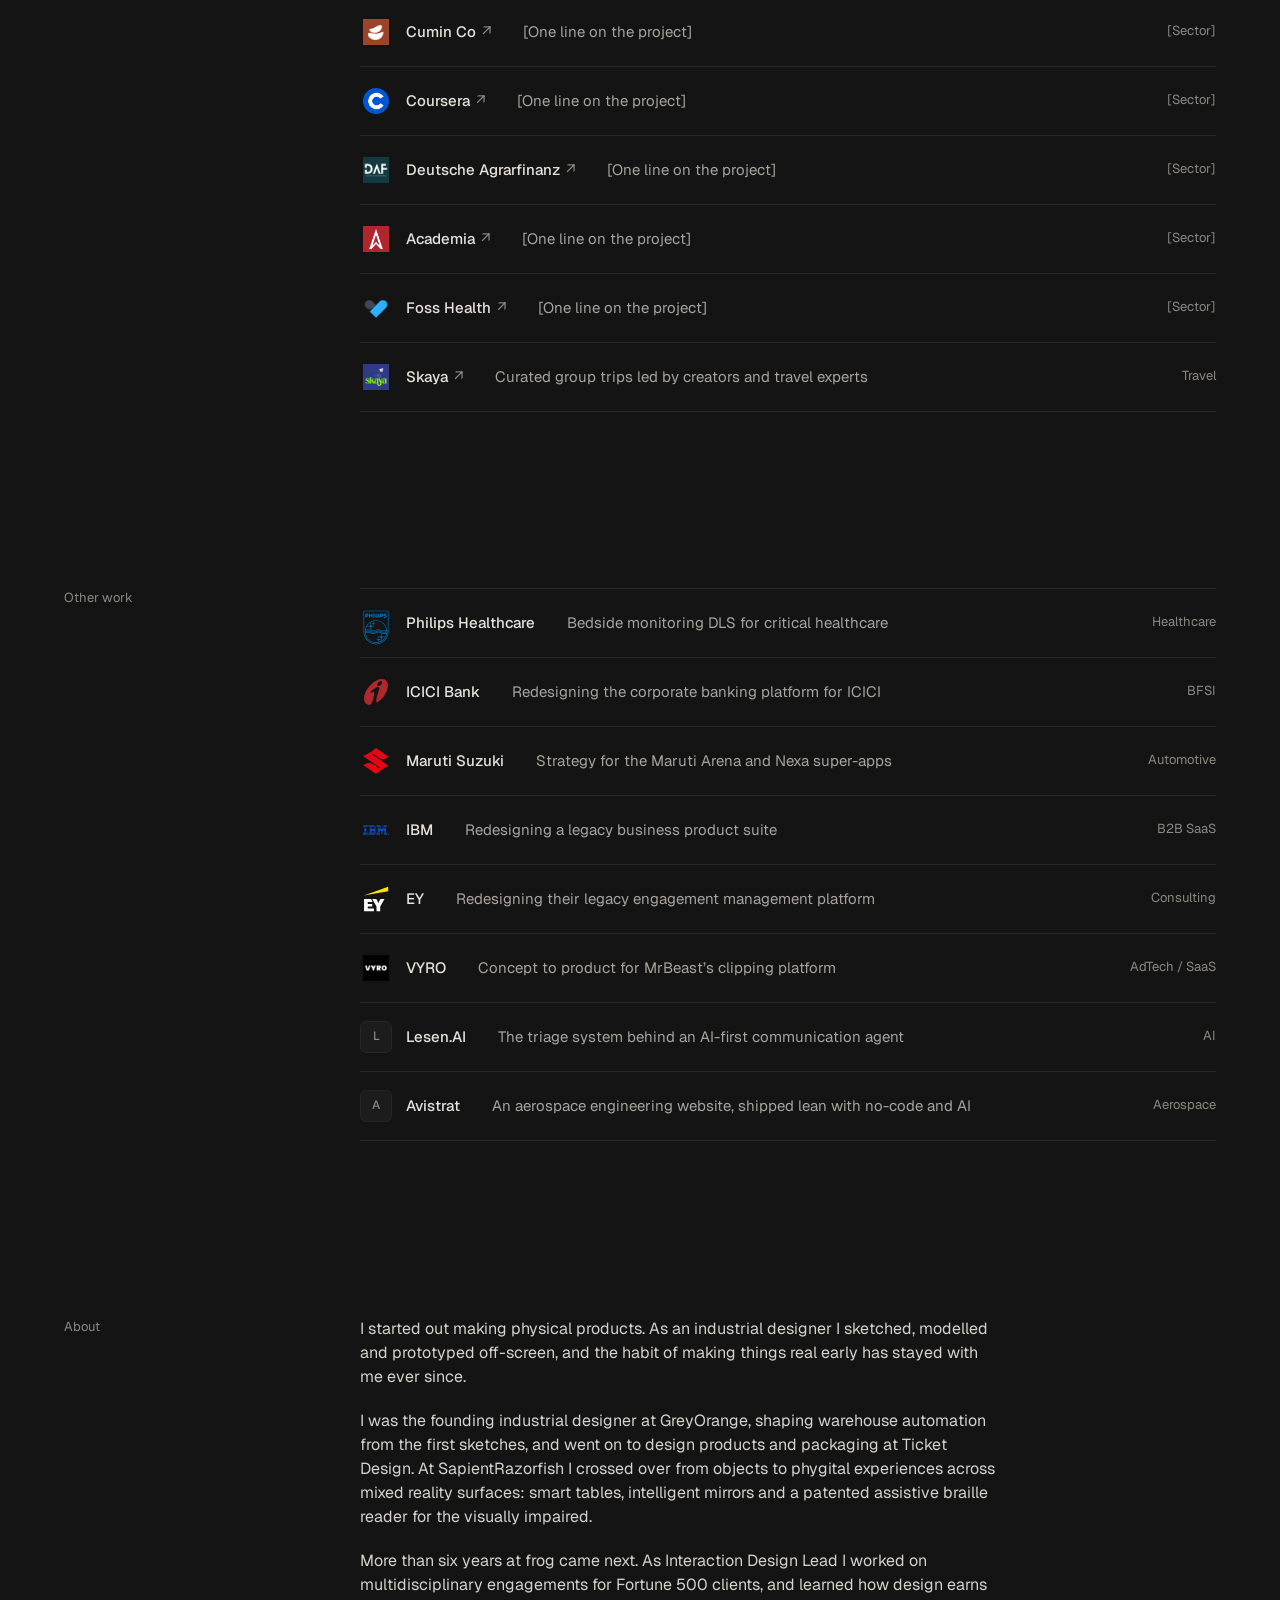
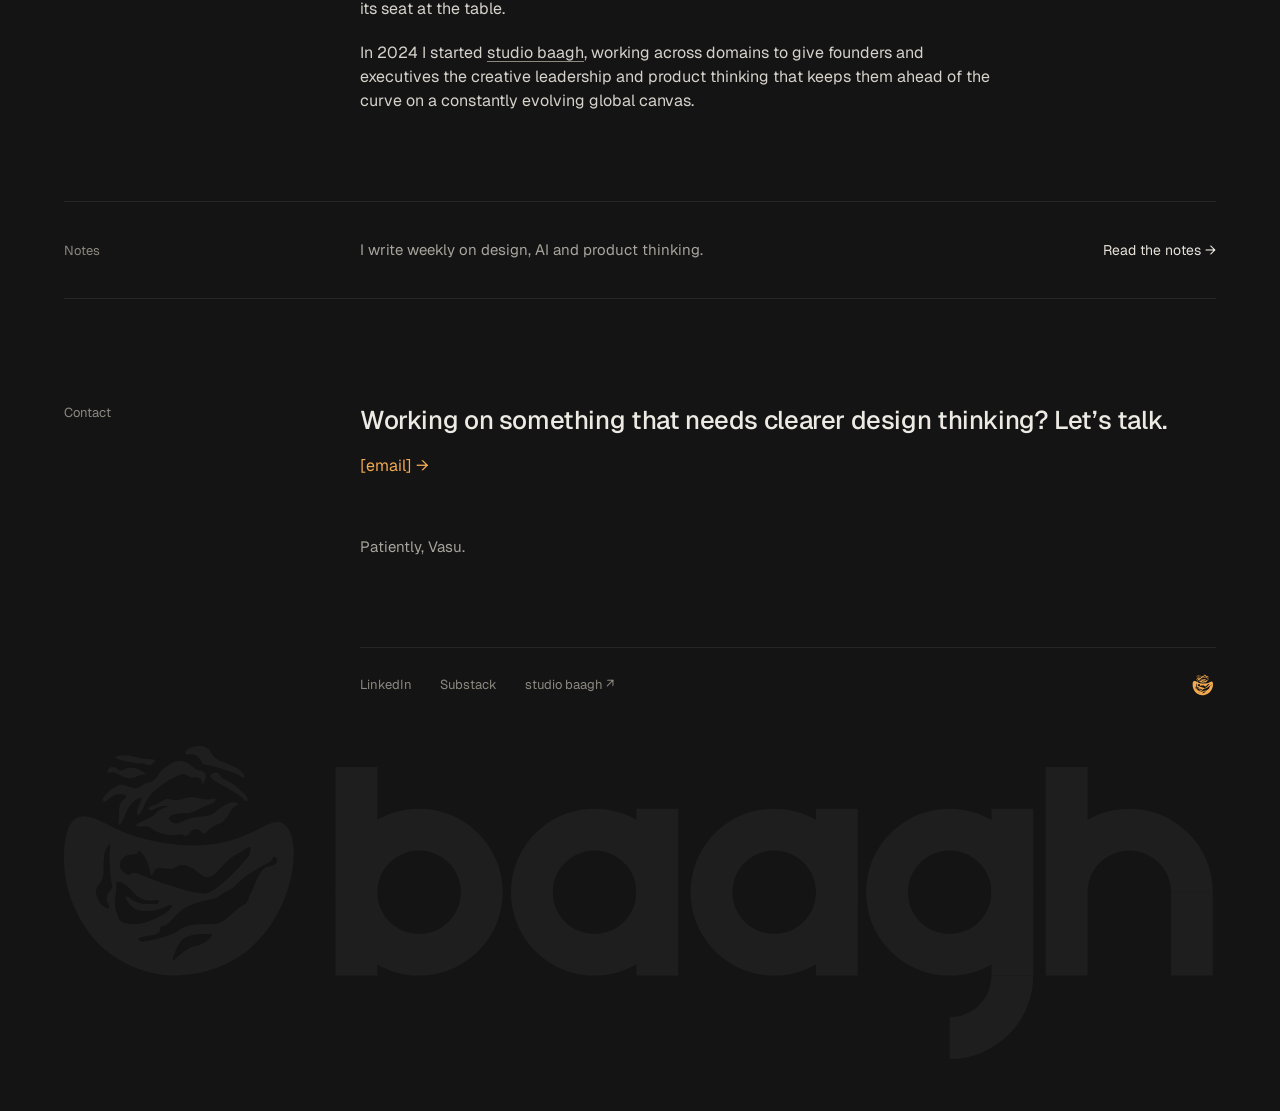
==== commit b15b8352: "Add scroll-revealed header, switch to Geist, tune intro and About type - Header hidden on load; slid" ====
--- a/index.html
+++ b/index.html
@@ -9,24 +9,25 @@
   <link rel="icon" href="assets/tiger-mark.svg" type="image/svg+xml">
   <link rel="preconnect" href="https://fonts.googleapis.com">
   <link rel="preconnect" href="https://fonts.gstatic.com" crossorigin>
-  <link href="https://fonts.googleapis.com/css2?family=Inter:wght@400;500&display=swap" rel="stylesheet">
+  <link href="https://fonts.googleapis.com/css2?family=Geist:wght@400;500&display=swap" rel="stylesheet">
   <link rel="stylesheet" href="styles.css">
   <script src="script.js" defer></script>
 </head>
 <body id="top">
   <a class="skip" href="#main">Skip to content</a>
 
-  <header class="wrap">
-      <nav class="nav" aria-label="Main">
-        <a class="nav-logo" href="#top" aria-label="baagh home"><img src="assets/baagh-logo.svg" alt="baagh" width="88" height="24"></a>
-        <div class="nav-links">
-          <a href="#about">About</a>
-          <a href="#expertise">Expertise</a>
-          <a href="#work">Work</a>
-          <a href="#notes">Notes</a>
-          <a class="is-strong" href="#contact">Contact</a>
-        </div>
-      </nav>
+  <!-- Hidden on load; script.js reveals it once What I do enters the viewport. -->
+  <header class="site-header">
+    <nav class="nav wrap" aria-label="Main">
+      <div class="nav-links">
+        <a href="#about">About</a>
+        <a href="#expertise">What I do</a>
+        <a href="#work">Work</a>
+        <a href="#notes">Notes</a>
+        <a href="#contact">Contact</a>
+      </div>
+      <a class="nav-cta" href="https://baaghdesign.co" target="_blank" rel="noopener">studio baagh<span class="arrow" aria-hidden="true">↗</span></a>
+    </nav>
   </header>
 
   <main id="main" class="wrap">
--- a/styles.css
+++ b/styles.css
@@ -14,11 +14,12 @@
   --faint: #8c8880;
   --accent: #f2a950;
 
-  --sans: "Inter", system-ui, -apple-system, sans-serif;
+  --sans: "Geist", system-ui, -apple-system, sans-serif;
 
   --max: 1280px;
   --gutter: clamp(16px, 5vw, 64px);
   --col-gap: 32px;
+  --header-h: 72px;
 }
 
 *,
@@ -115,31 +116,68 @@
 
 /* ---------- Header ---------- */
 
+/* Fixed bar, hidden until the visitor scrolls past Experience. Stays
+   reachable by keyboard: focusing a link inside brings it in. */
+.site-header {
+  position: fixed;
+  inset: 0 0 auto;
+  z-index: 20;
+  background: color-mix(in srgb, var(--ground) 92%, transparent);
+  backdrop-filter: blur(12px);
+  -webkit-backdrop-filter: blur(12px);
+  border-bottom: 1px solid var(--rule);
+  transform: translateY(-100%);
+  opacity: 0;
+  transition: transform 0.3s ease, opacity 0.3s ease;
+}
+
+.site-header.is-visible,
+.site-header:focus-within {
+  transform: none;
+  opacity: 1;
+}
+
 .nav {
   display: flex;
   align-items: center;
   justify-content: space-between;
   gap: 24px;
-  padding-top: 32px;
-}
-
-.nav-logo img {
-  height: 22px;
-  width: auto;
+  height: var(--header-h);
 }
 
 .nav-links {
   display: flex;
   gap: 32px;
-  font-size: 13px;
+  font-size: 15px;
 }
 
 .nav-links a {
   color: var(--muted);
 }
 
-.nav-links a.is-strong {
-  color: var(--text);
+.nav-links a:hover {
+  color: var(--text-strong);
+}
+
+.nav-cta {
+  flex: none;
+  font-size: 15px;
+  font-weight: 500;
+  color: var(--accent);
+}
+
+.nav-cta .arrow {
+  margin-left: 4px;
+  color: inherit;
+}
+
+.nav-cta:hover {
+  color: var(--text-strong);
+}
+
+.sec,
+.intro {
+  scroll-margin-top: var(--header-h);
 }
 
 /* ---------- Sections ---------- */
@@ -153,7 +191,7 @@
 }
 
 .intro {
-  padding-top: 120px;
+  padding-top: 168px;
 }
 
 .avatar {
@@ -173,10 +211,10 @@
 }
 
 .intro-copy {
-  max-width: 34em;
+  max-width: 40em;
   margin-top: 16px;
-  font-size: 18px;
-  line-height: 1.6;
+  font-size: 16px;
+  line-height: 1.5;
   color: var(--text-soft);
 }
 
@@ -219,10 +257,9 @@
 }
 
 .about-copy {
-  max-width: 36em;
-  font-size: 18px;
-  line-height: 1.6;
-  letter-spacing: -0.005em;
+  max-width: 40em;
+  font-size: 16px;
+  line-height: 1.5;
   color: var(--text-soft);
 }
 
@@ -525,12 +562,33 @@
 /* ---------- Small screens ---------- */
 
 @media (max-width: 900px) {
+  :root {
+    --header-h: 56px;
+  }
+
+  .nav-links,
+  .nav-cta {
+    font-size: 14px;
+  }
+
+  /* Links scroll sideways rather than wrap; the CTA stays pinned right */
   .nav-links {
+    gap: 20px;
+    min-width: 0;
+    overflow-x: auto;
+    scrollbar-width: none;
+  }
+
+  .nav-links::-webkit-scrollbar {
     display: none;
   }
 
+  .nav-links a {
+    flex: none;
+  }
+
   .intro {
-    padding-top: 64px;
+    padding-top: 112px;
   }
 
   .sec.sec-first {
@@ -564,11 +622,6 @@
   .cols3 {
     grid-template-columns: minmax(0, 1fr);
   }
-
-  .about-copy,
-  .intro-copy {
-    font-size: 17px;
-  }
 }
 
 @media (prefers-reduced-motion: reduce) {
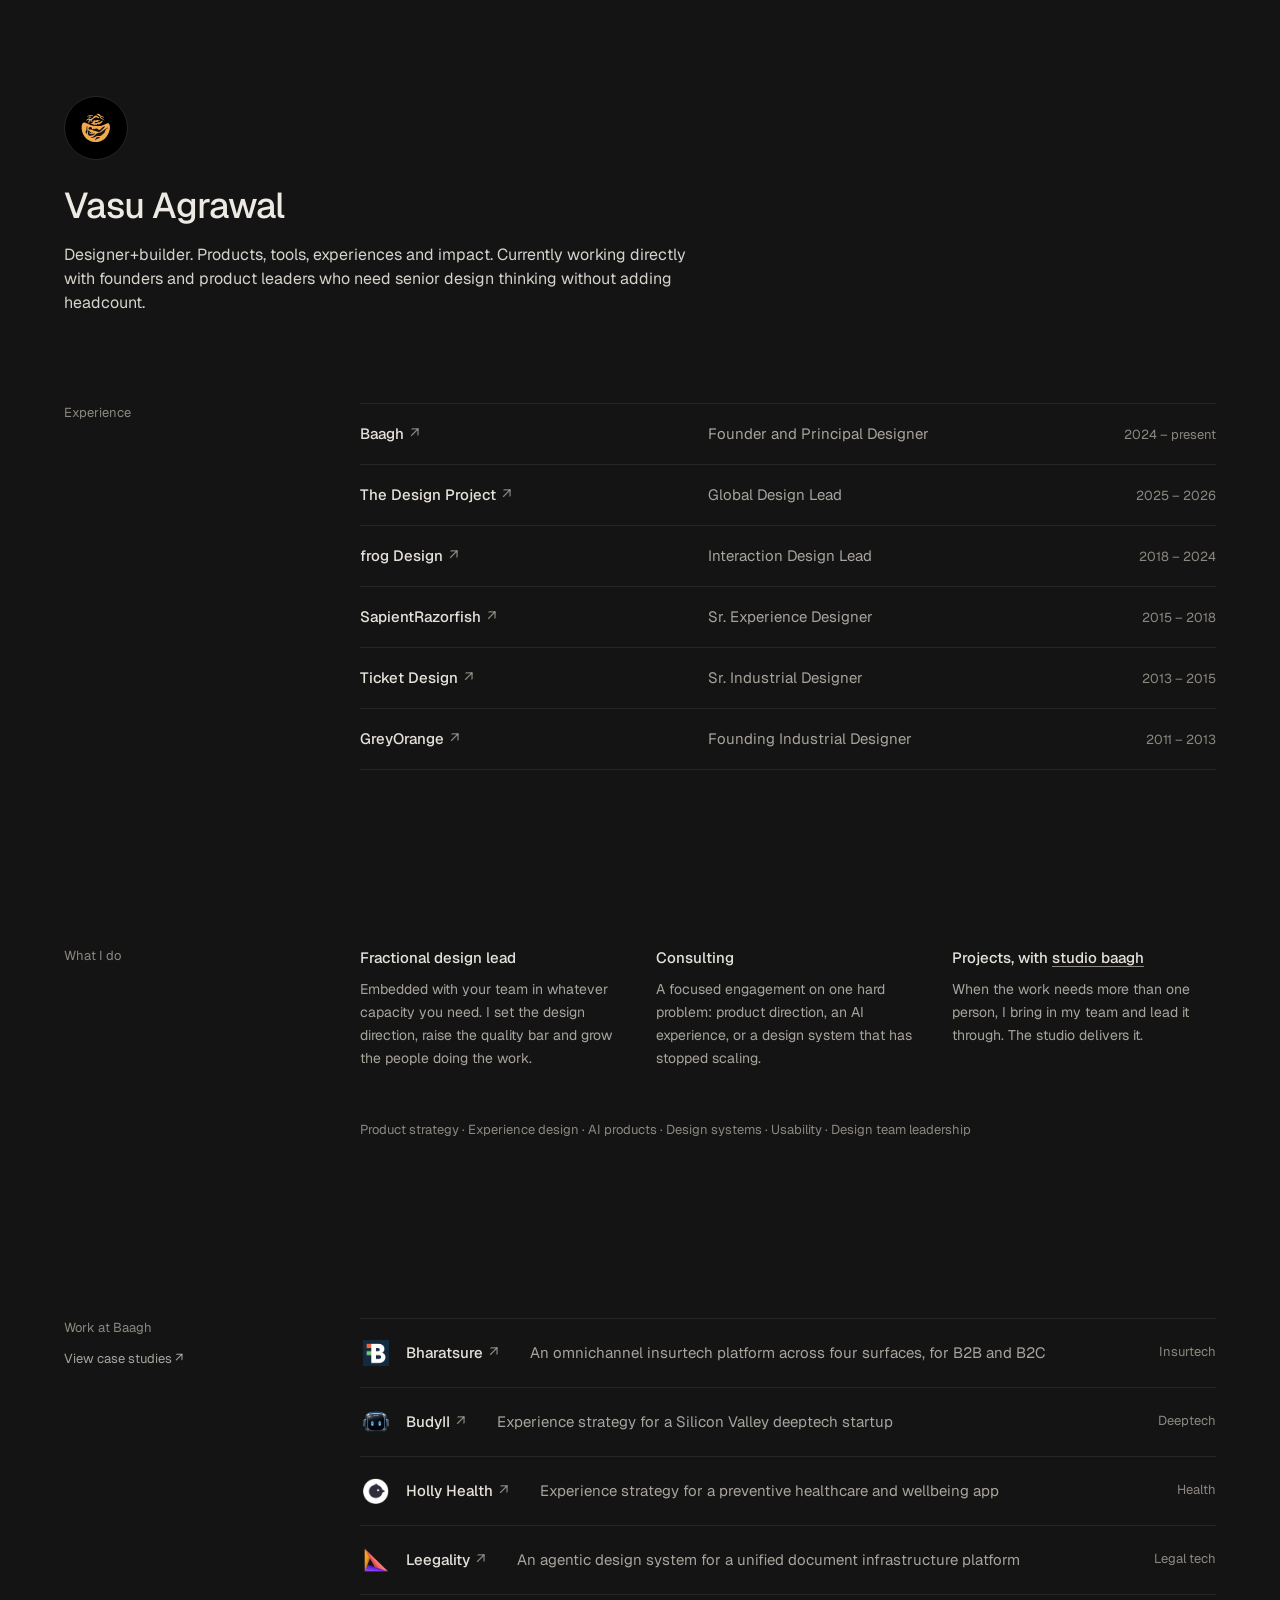
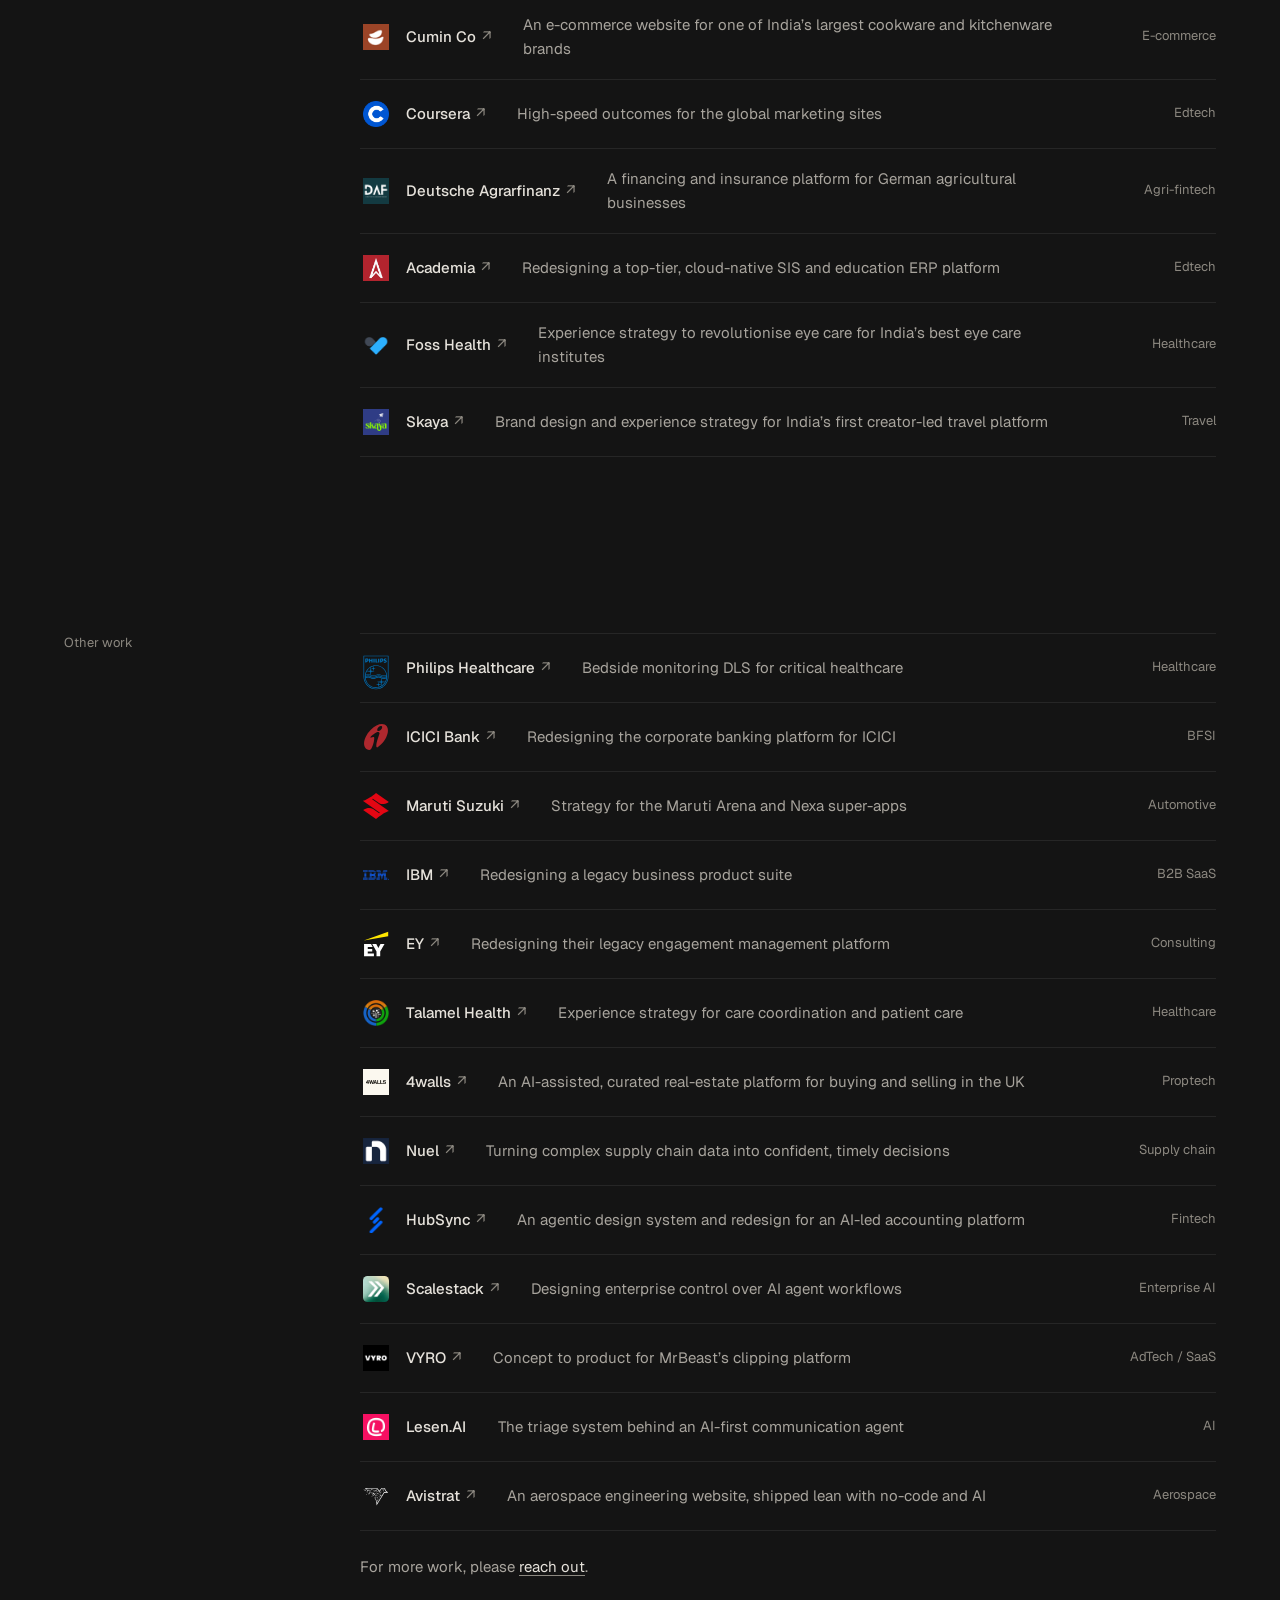
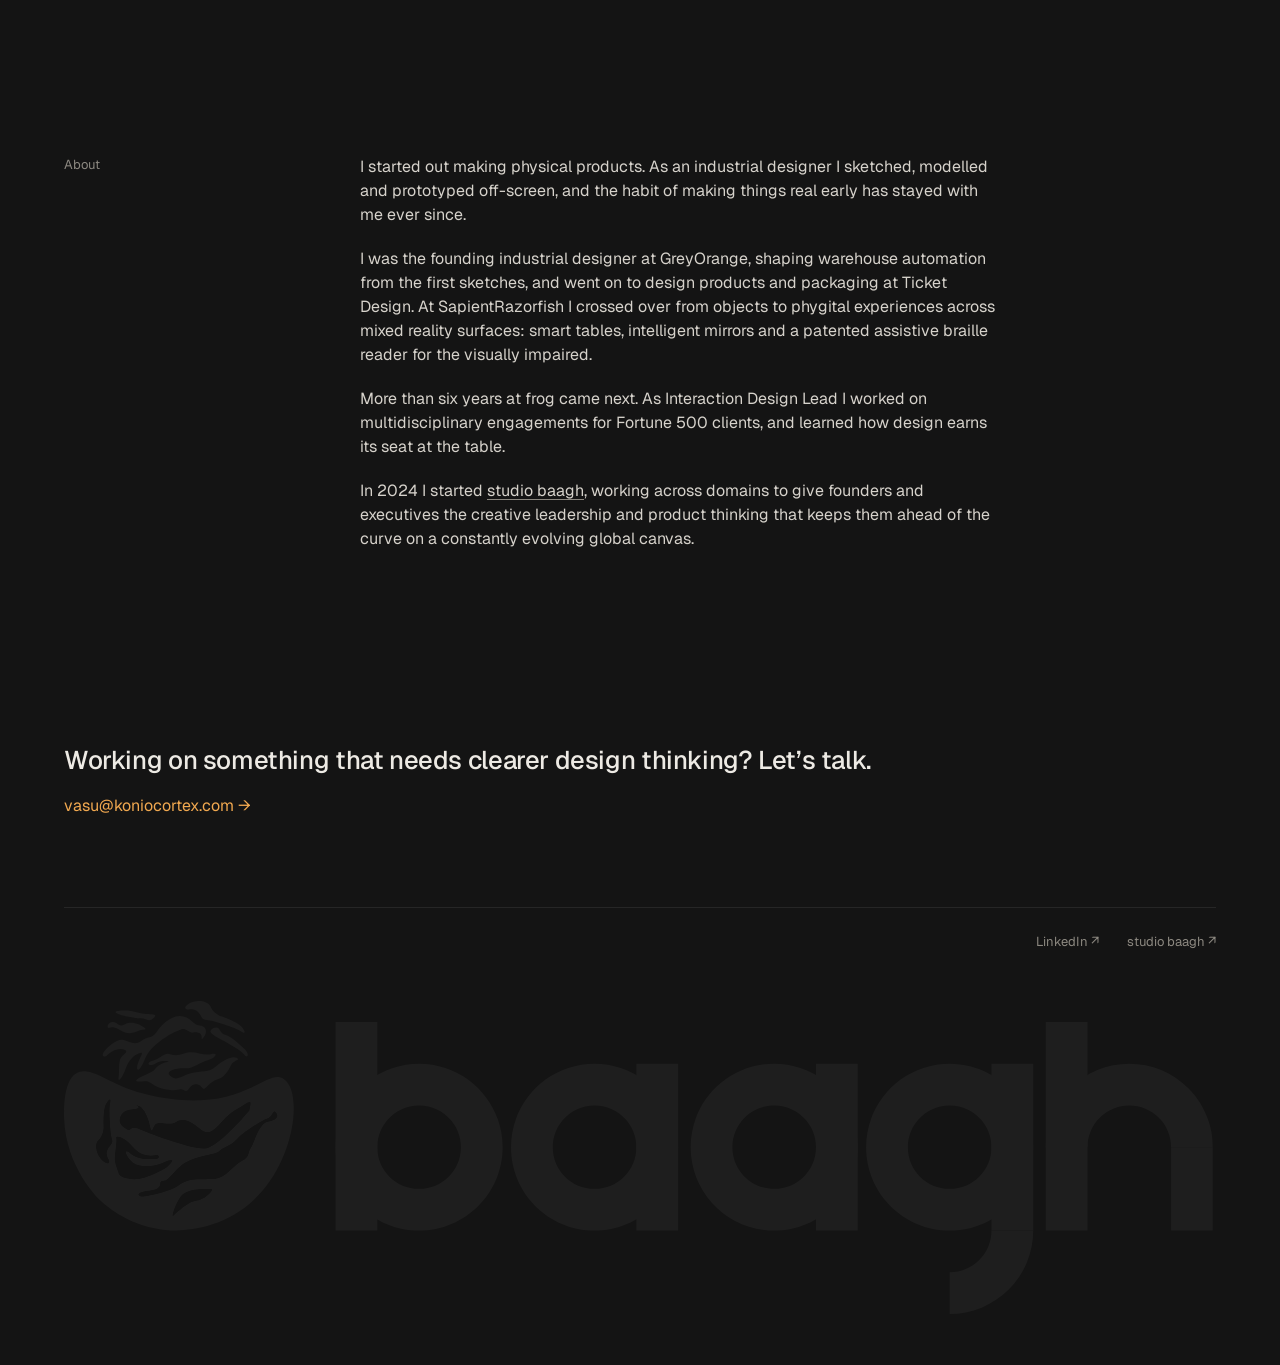
==== commit 77c97630: "Update work lists, client links, previews and contact footer - Rename Selected work to Work at Baagh" ====
--- a/index.html
+++ b/index.html
@@ -17,16 +17,15 @@
   <a class="skip" href="#main">Skip to content</a>
 
   <!-- Hidden on load; script.js reveals it once What I do enters the viewport. -->
-  <header class="site-header">
+  <header class="site-header" data-reveal>
     <nav class="nav wrap" aria-label="Main">
       <div class="nav-links">
         <a href="#about">About</a>
         <a href="#expertise">What I do</a>
         <a href="#work">Work</a>
-        <a href="#notes">Notes</a>
         <a href="#contact">Contact</a>
       </div>
-      <a class="nav-cta" href="https://baaghdesign.co" target="_blank" rel="noopener">studio baagh<span class="arrow" aria-hidden="true">↗</span></a>
+      <a class="nav-cta" href="https://www.baaghdesign.co" target="_blank" rel="noopener">studio baagh<span class="arrow" aria-hidden="true">↗</span></a>
     </nav>
   </header>
 
@@ -43,7 +42,7 @@
       <div class="sec-body">
         <div class="rows">
           <div class="row">
-            <span class="row-title"><a class="org" href="https://baaghdesign.co" target="_blank" rel="noopener">Baagh<span class="arrow" aria-hidden="true">↗</span></a></span>
+            <span class="row-title"><a class="org" href="https://www.baaghdesign.co" target="_blank" rel="noopener">Baagh<span class="arrow" aria-hidden="true">↗</span></a></span>
             <span class="row-mid">Founder and Principal Designer</span>
             <span class="row-end">2024 – present</span>
           </div>
@@ -82,15 +81,15 @@
         <div class="cols3">
           <div>
             <h3 class="offer-title">Fractional design lead</h3>
-            <p class="offer-copy">Embedded with your team [n] days a week. I set the design direction, raise the quality bar and grow the people doing the work.</p>
+            <p class="offer-copy">Embedded with your team in whatever capacity you need. I set the design direction, raise the quality bar and grow the people doing the work.</p>
           </div>
           <div>
             <h3 class="offer-title">Consulting</h3>
             <p class="offer-copy">A focused engagement on one hard problem: product direction, an AI experience, or a design system that has stopped scaling.</p>
           </div>
           <div>
-            <h3 class="offer-title">Projects, with <a class="link" href="https://baaghdesign.co" target="_blank" rel="noopener">studio baagh</a></h3>
-            <p class="offer-copy">When the work needs a full team, I lead it and <a class="link" href="https://baaghdesign.co" target="_blank" rel="noopener">studio baagh</a> delivers it.</p>
+            <h3 class="offer-title">Projects, with <a class="link" href="https://www.baaghdesign.co" target="_blank" rel="noopener">studio baagh</a></h3>
+            <p class="offer-copy">When the work needs more than one person, I bring in my team and lead it through. The studio delivers it.</p>
           </div>
         </div>
         <p class="tags">Product strategy · Experience design · AI products · Design systems · Usability · Design team leadership</p>
@@ -99,8 +98,8 @@
 
     <section id="work" class="sec work">
       <div class="sec-label">
-        <h2 class="sec-label-text">Selected work</h2>
-        <a href="https://baaghdesign.co" target="_blank" rel="noopener">All work at studio baagh ↗</a>
+        <h2 class="sec-label-text">Work at Baagh</h2>
+        <a href="https://www.baaghdesign.co" target="_blank" rel="noopener">View case studies ↗</a>
       </div>
       <div class="sec-body">
         <!--
@@ -112,49 +111,54 @@
             placeholder, so drop files into assets/work/ and they appear.
         -->
         <div class="rows">
-          <a class="row work-row" href="#" data-preview="assets/work/bharatsure.jpg">
+          <a class="row work-row" href="https://bharatsure.com" target="_blank" rel="noopener" data-preview="assets/work/bharatsure.jpg">
             <span class="row-title"><span class="row-logo" aria-hidden="true"><img src="assets/logos/bharatsure.png" alt=""></span>Bharatsure<span class="arrow" aria-hidden="true">↗</span></span>
-            <span class="row-mid">A 4+ year partnership reshaping a full-stack employee benefits platform</span>
+            <span class="row-mid">An omnichannel insurtech platform across four surfaces, for B2B and B2C</span>
             <span class="row-end">Insurtech</span>
           </a>
-          <a class="row work-row" href="#" data-preview="assets/work/holly-health.jpg">
+          <a class="row work-row" href="https://budybot.ai" target="_blank" rel="noopener" data-preview="assets/work/budyii.jpg">
+            <span class="row-title"><span class="row-logo" aria-hidden="true"><img src="assets/logos/budyii.png" alt=""></span>BudyII<span class="arrow" aria-hidden="true">↗</span></span>
+            <span class="row-mid">Experience strategy for a Silicon Valley deeptech startup</span>
+            <span class="row-end">Deeptech</span>
+          </a>
+          <a class="row work-row" href="https://www.hollyhealth.io" target="_blank" rel="noopener" data-preview="assets/work/holly-health.jpg">
             <span class="row-title"><span class="row-logo" aria-hidden="true"><img src="assets/logos/holly-health-light.png" alt=""></span>Holly Health<span class="arrow" aria-hidden="true">↗</span></span>
-            <span class="row-mid">Healthcare UX, and design maturity across systems and teams</span>
+            <span class="row-mid">Experience strategy for a preventive healthcare and wellbeing app</span>
             <span class="row-end">Health</span>
           </a>
-          <a class="row work-row" href="#" data-preview="assets/work/leegality.jpg">
+          <a class="row work-row" href="https://www.leegality.com" target="_blank" rel="noopener" data-preview="assets/work/leegality.jpg">
             <span class="row-title"><span class="row-logo" aria-hidden="true"><img src="assets/logos/leegality.png" alt=""></span>Leegality<span class="arrow" aria-hidden="true">↗</span></span>
-            <span class="row-mid">[One line on the project]</span>
-            <span class="row-end">[Sector]</span>
-          </a>
-          <a class="row work-row" href="#" data-preview="assets/work/cumin-co.jpg">
+            <span class="row-mid">An agentic design system for a unified document infrastructure platform</span>
+            <span class="row-end">Legal tech</span>
+          </a>
+          <a class="row work-row" href="https://www.cuminco.com" target="_blank" rel="noopener" data-preview="assets/work/cumin-co.jpg">
             <span class="row-title"><span class="row-logo" aria-hidden="true"><img src="assets/logos/cumin-co.png" alt=""></span>Cumin Co<span class="arrow" aria-hidden="true">↗</span></span>
-            <span class="row-mid">[One line on the project]</span>
-            <span class="row-end">[Sector]</span>
-          </a>
-          <a class="row work-row" href="#" data-preview="assets/work/coursera.jpg">
+            <span class="row-mid">An e-commerce website for one of India’s largest cookware and kitchenware brands</span>
+            <span class="row-end">E-commerce</span>
+          </a>
+          <a class="row work-row" href="https://www.coursera.org" target="_blank" rel="noopener" data-preview="assets/work/coursera.jpg">
             <span class="row-title"><span class="row-logo" aria-hidden="true"><img src="assets/logos/coursera.png" alt=""></span>Coursera<span class="arrow" aria-hidden="true">↗</span></span>
-            <span class="row-mid">[One line on the project]</span>
-            <span class="row-end">[Sector]</span>
-          </a>
-          <a class="row work-row" href="#" data-preview="assets/work/deutsche-agrarfinanz.jpg">
+            <span class="row-mid">High-speed outcomes for the global marketing sites</span>
+            <span class="row-end">Edtech</span>
+          </a>
+          <a class="row work-row" href="https://www.deutsche-agrarfinanz.de" target="_blank" rel="noopener" data-preview="assets/work/deutsche-agrarfinanz.jpg">
             <span class="row-title"><span class="row-logo" aria-hidden="true"><img src="assets/logos/deutsche-agrarfinanz.png" alt=""></span>Deutsche Agrarfinanz<span class="arrow" aria-hidden="true">↗</span></span>
-            <span class="row-mid">[One line on the project]</span>
-            <span class="row-end">[Sector]</span>
-          </a>
-          <a class="row work-row" href="#" data-preview="assets/work/academia-serosoft.jpg">
+            <span class="row-mid">A financing and insurance platform for German agricultural businesses</span>
+            <span class="row-end">Agri-fintech</span>
+          </a>
+          <a class="row work-row" href="https://www.academiaerp.com" target="_blank" rel="noopener" data-preview="assets/work/academia-serosoft.jpg">
             <span class="row-title"><span class="row-logo" aria-hidden="true"><img src="assets/logos/academia-serosoft.png" alt=""></span>Academia<span class="arrow" aria-hidden="true">↗</span></span>
-            <span class="row-mid">[One line on the project]</span>
-            <span class="row-end">[Sector]</span>
-          </a>
-          <a class="row work-row" href="#" data-preview="assets/work/foss-health.jpg">
+            <span class="row-mid">Redesigning a top-tier, cloud-native SIS and education ERP platform</span>
+            <span class="row-end">Edtech</span>
+          </a>
+          <a class="row work-row" href="https://www.foss.health" target="_blank" rel="noopener" data-preview="assets/work/foss-health.jpg">
             <span class="row-title"><span class="row-logo" aria-hidden="true"><img src="assets/logos/foss-health.png" alt=""></span>Foss Health<span class="arrow" aria-hidden="true">↗</span></span>
-            <span class="row-mid">[One line on the project]</span>
-            <span class="row-end">[Sector]</span>
-          </a>
-          <a class="row work-row" href="#" data-preview="assets/work/skaya.jpg">
+            <span class="row-mid">Experience strategy to revolutionise eye care for India’s best eye care institutes</span>
+            <span class="row-end">Healthcare</span>
+          </a>
+          <a class="row work-row" href="https://skaya.club" target="_blank" rel="noopener" data-preview="assets/work/skaya.jpg">
             <span class="row-title"><span class="row-logo" aria-hidden="true"><img src="assets/logos/skaya.png" alt=""></span>Skaya<span class="arrow" aria-hidden="true">↗</span></span>
-            <span class="row-mid">Curated group trips led by creators and travel experts</span>
+            <span class="row-mid">Brand design and experience strategy for India’s first creator-led travel platform</span>
             <span class="row-end">Travel</span>
           </a>
         </div>
@@ -170,47 +174,73 @@
           <img src="assets/logos/<client>.svg" alt="">
         -->
         <div class="rows">
-          <div class="row client-row">
-            <span class="row-title"><span class="row-logo" aria-hidden="true"><img src="assets/logos/philips.svg" alt=""></span>Philips Healthcare</span>
+          <a class="row client-row" href="https://www.philips.com/healthcare" target="_blank" rel="noopener">
+            <span class="row-title"><span class="row-logo" aria-hidden="true"><img src="assets/logos/philips.svg" alt=""></span>Philips Healthcare<span class="arrow" aria-hidden="true">↗</span></span>
             <span class="row-mid">Bedside monitoring DLS for critical healthcare</span>
             <span class="row-end">Healthcare</span>
-          </div>
-          <div class="row client-row">
-            <span class="row-title"><span class="row-logo" aria-hidden="true"><img src="assets/logos/icici-bank.svg" alt=""></span>ICICI Bank</span>
+          </a>
+          <a class="row client-row" href="https://www.icicibank.com" target="_blank" rel="noopener">
+            <span class="row-title"><span class="row-logo" aria-hidden="true"><img src="assets/logos/icici-bank.svg" alt=""></span>ICICI Bank<span class="arrow" aria-hidden="true">↗</span></span>
             <span class="row-mid">Redesigning the corporate banking platform for ICICI</span>
             <span class="row-end">BFSI</span>
-          </div>
-          <div class="row client-row">
-            <span class="row-title"><span class="row-logo" aria-hidden="true"><img src="assets/logos/maruti-suzuki.svg" alt=""></span>Maruti Suzuki</span>
+          </a>
+          <a class="row client-row" href="https://www.marutisuzuki.com" target="_blank" rel="noopener">
+            <span class="row-title"><span class="row-logo" aria-hidden="true"><img src="assets/logos/maruti-suzuki.svg" alt=""></span>Maruti Suzuki<span class="arrow" aria-hidden="true">↗</span></span>
             <span class="row-mid">Strategy for the Maruti Arena and Nexa super-apps</span>
             <span class="row-end">Automotive</span>
-          </div>
-          <div class="row client-row">
-            <span class="row-title"><span class="row-logo" aria-hidden="true"><img src="assets/logos/ibm.svg" alt=""></span>IBM</span>
+          </a>
+          <a class="row client-row" href="https://www.ibm.com" target="_blank" rel="noopener">
+            <span class="row-title"><span class="row-logo" aria-hidden="true"><img src="assets/logos/ibm.svg" alt=""></span>IBM<span class="arrow" aria-hidden="true">↗</span></span>
             <span class="row-mid">Redesigning a legacy business product suite</span>
             <span class="row-end">B2B SaaS</span>
-          </div>
-          <div class="row client-row">
-            <span class="row-title"><span class="row-logo" aria-hidden="true"><img src="assets/logos/ey.svg" alt=""></span>EY</span>
+          </a>
+          <a class="row client-row" href="https://www.ey.com" target="_blank" rel="noopener">
+            <span class="row-title"><span class="row-logo" aria-hidden="true"><img src="assets/logos/ey.svg" alt=""></span>EY<span class="arrow" aria-hidden="true">↗</span></span>
             <span class="row-mid">Redesigning their legacy engagement management platform</span>
             <span class="row-end">Consulting</span>
-          </div>
-          <div class="row client-row">
-            <span class="row-title"><span class="row-logo" aria-hidden="true"><img src="assets/logos/vyro.png" alt=""></span>VYRO</span>
+          </a>
+          <a class="row client-row" href="https://www.talamelhealthtech.com" target="_blank" rel="noopener">
+            <span class="row-title"><span class="row-logo" aria-hidden="true"><img src="assets/logos/talamel-health.png" alt=""></span>Talamel Health<span class="arrow" aria-hidden="true">↗</span></span>
+            <span class="row-mid">Experience strategy for care coordination and patient care</span>
+            <span class="row-end">Healthcare</span>
+          </a>
+          <a class="row client-row" href="https://www.4walls.io" target="_blank" rel="noopener">
+            <span class="row-title"><span class="row-logo" aria-hidden="true"><img src="assets/logos/4walls.png" alt=""></span>4walls<span class="arrow" aria-hidden="true">↗</span></span>
+            <span class="row-mid">An AI-assisted, curated real-estate platform for buying and selling in the UK</span>
+            <span class="row-end">Proptech</span>
+          </a>
+          <a class="row client-row" href="https://www.nuel.ai" target="_blank" rel="noopener">
+            <span class="row-title"><span class="row-logo" aria-hidden="true"><img src="assets/logos/nuel.png" alt=""></span>Nuel<span class="arrow" aria-hidden="true">↗</span></span>
+            <span class="row-mid">Turning complex supply chain data into confident, timely decisions</span>
+            <span class="row-end">Supply chain</span>
+          </a>
+          <a class="row client-row" href="https://hubsync.com" target="_blank" rel="noopener">
+            <span class="row-title"><span class="row-logo" aria-hidden="true"><img src="assets/logos/hubsync.png" alt=""></span>HubSync<span class="arrow" aria-hidden="true">↗</span></span>
+            <span class="row-mid">An agentic design system and redesign for an AI-led accounting platform</span>
+            <span class="row-end">Fintech</span>
+          </a>
+          <a class="row client-row" href="https://scalestack.ai" target="_blank" rel="noopener">
+            <span class="row-title"><span class="row-logo" aria-hidden="true"><img src="assets/logos/scalestack.svg" alt=""></span>Scalestack<span class="arrow" aria-hidden="true">↗</span></span>
+            <span class="row-mid">Designing enterprise control over AI agent workflows</span>
+            <span class="row-end">Enterprise AI</span>
+          </a>
+          <a class="row client-row" href="https://vyro.com" target="_blank" rel="noopener">
+            <span class="row-title"><span class="row-logo" aria-hidden="true"><img src="assets/logos/vyro.png" alt=""></span>VYRO<span class="arrow" aria-hidden="true">↗</span></span>
             <span class="row-mid">Concept to product for MrBeast’s clipping platform</span>
             <span class="row-end">AdTech / SaaS</span>
-          </div>
+          </a>
           <div class="row client-row">
-            <span class="row-title"><span class="row-logo" aria-hidden="true">L</span>Lesen.AI</span>
+            <span class="row-title"><span class="row-logo" aria-hidden="true"><img src="assets/logos/lesen-ai.png" alt=""></span>Lesen.AI</span>
             <span class="row-mid">The triage system behind an AI-first communication agent</span>
             <span class="row-end">AI</span>
           </div>
-          <div class="row client-row">
-            <span class="row-title"><span class="row-logo" aria-hidden="true">A</span>Avistrat</span>
+          <a class="row client-row" href="https://www.avistrat.com" target="_blank" rel="noopener">
+            <span class="row-title"><span class="row-logo" aria-hidden="true"><img src="assets/logos/avistrat.svg" alt=""></span>Avistrat<span class="arrow" aria-hidden="true">↗</span></span>
             <span class="row-mid">An aerospace engineering website, shipped lean with no-code and AI</span>
             <span class="row-end">Aerospace</span>
-          </div>
-        </div>
+          </a>
+        </div>
+        <p class="more-note">For more work, please <button class="copy-mail" type="button" data-email="vasu@koniocortex.com">reach out</button>.</p>
       </div>
     </section>
 
@@ -220,32 +250,20 @@
         <p class="about-copy">I started out making physical products. As an industrial designer I sketched, modelled and prototyped off-screen, and the habit of making things real early has stayed with me ever since.</p>
         <p class="about-copy">I was the founding industrial designer at GreyOrange, shaping warehouse automation from the first sketches, and went on to design products and packaging at Ticket Design. At SapientRazorfish I crossed over from objects to phygital experiences across mixed reality surfaces: smart tables, intelligent mirrors and a patented assistive braille reader for the visually impaired.</p>
         <p class="about-copy">More than six years at frog came next. As Interaction Design Lead I worked on multidisciplinary engagements for Fortune 500 clients, and learned how design earns its seat at the table.</p>
-        <p class="about-copy">In 2024 I started <a class="link" href="https://baaghdesign.co" target="_blank" rel="noopener">studio baagh</a>, working across domains to give founders and executives the creative leadership and product thinking that keeps them ahead of the curve on a constantly evolving global canvas.</p>
-      </div>
-    </section>
-
-    <section id="notes" class="sec notes">
-      <h2 class="sec-label">Notes</h2>
-      <div class="sec-body">
-        <p>I write weekly on design, AI and product thinking.</p>
-        <a href="[substack-url]">Read the notes →</a>
+        <p class="about-copy">In 2024 I started <a class="link" href="https://www.baaghdesign.co" target="_blank" rel="noopener">studio baagh</a>, working across domains to give founders and executives the creative leadership and product thinking that keeps them ahead of the curve on a constantly evolving global canvas.</p>
       </div>
     </section>
 
     <footer id="contact" class="sec contact">
-      <h2 class="sec-label">Contact</h2>
-      <div class="sec-body">
+      <div class="contact-body">
         <p class="contact-line">Working on something that needs clearer design thinking? Let’s talk.</p>
-        <a class="contact-mail" href="mailto:[email]">[email] →</a>
-        <p class="signoff">Patiently, Vasu.</p>
+        <a class="contact-mail" href="mailto:vasu@koniocortex.com">vasu@koniocortex.com →</a>
 
         <div class="foot">
           <div class="foot-links">
-            <a href="[linkedin-url]">LinkedIn</a>
-            <a href="[substack-url]">Substack</a>
-            <a href="https://baaghdesign.co" target="_blank" rel="noopener">studio baagh ↗</a>
-          </div>
-          <img class="foot-mark" src="assets/tiger-mark.svg" alt="" width="28" height="28">
+            <a href="https://www.linkedin.com/in/agrawalvasu86/" target="_blank" rel="noopener">LinkedIn ↗</a>
+            <a href="https://www.baaghdesign.co" target="_blank" rel="noopener">studio baagh ↗</a>
+          </div>
         </div>
       </div>
     </footer>
--- a/styles.css
+++ b/styles.css
@@ -116,7 +116,8 @@
 
 /* ---------- Header ---------- */
 
-/* Fixed bar, hidden until the visitor scrolls past Experience. Stays
+/* Fixed bar. With data-reveal it stays hidden until script.js shows it;
+   without, it is always visible. Stays
    reachable by keyboard: focusing a link inside brings it in. */
 .site-header {
   position: fixed;
@@ -131,6 +132,7 @@
   transition: transform 0.3s ease, opacity 0.3s ease;
 }
 
+.site-header:not([data-reveal]),
 .site-header.is-visible,
 .site-header:focus-within {
   transform: none;
@@ -191,7 +193,7 @@
 }
 
 .intro {
-  padding-top: 168px;
+  padding-top: 96px;
 }
 
 .avatar {
@@ -461,36 +463,72 @@
   margin-top: 0;
 }
 
-/* Notes strip */
-
-.notes {
-  padding: 36px 0;
-  border-top: 1px solid var(--rule);
-  border-bottom: 1px solid var(--rule);
-  align-items: baseline;
-}
-
-.notes .sec-body {
-  display: flex;
-  justify-content: space-between;
-  align-items: baseline;
-  flex-wrap: wrap;
-  gap: 16px;
-}
-
-.notes p {
+/* "For more work, please reach out": the link copies the email */
+
+.more-note {
+  margin-top: 24px;
   font-size: 15px;
   color: var(--muted);
 }
 
-.notes a {
-  font-size: 14px;
-}
-
-/* Contact + footer */
+.copy-mail {
+  position: relative;
+  padding: 0;
+  border: 0;
+  background: none;
+  font: inherit;
+  color: var(--text);
+  text-decoration: underline;
+  text-decoration-color: var(--faint);
+  text-decoration-thickness: 1px;
+  text-underline-offset: 3px;
+  cursor: pointer;
+  transition: color 0.2s ease, text-decoration-color 0.2s ease;
+}
+
+.copy-mail:hover,
+.copy-mail:focus-visible {
+  color: var(--accent);
+  text-decoration-color: var(--accent);
+}
+
+.copy-mail:focus-visible {
+  outline: 1px solid var(--accent);
+  outline-offset: 4px;
+}
+
+/* Confirmation bubble, set by script.js */
+.copy-mail::after {
+  content: attr(data-copied);
+  position: absolute;
+  bottom: calc(100% + 8px);
+  left: 50%;
+  translate: -50% 4px;
+  padding: 4px 10px;
+  border-radius: 6px;
+  background: var(--text-strong);
+  color: var(--ground);
+  font-size: 12px;
+  white-space: nowrap;
+  text-decoration: none;
+  opacity: 0;
+  pointer-events: none;
+  transition: opacity 0.2s ease, translate 0.2s ease;
+}
+
+.copy-mail.is-copied::after {
+  opacity: 1;
+  translate: -50% 0;
+}
+
+/* Contact + footer: starts at the content's left edge, foot spans it */
 
 .contact {
   padding: 104px 0 48px;
+}
+
+.contact-body {
+  grid-column: 1 / -1;
 }
 
 .contact-line {
@@ -512,18 +550,9 @@
   color: var(--text-strong);
 }
 
-.signoff {
-  margin-top: 56px;
-  font-size: 15px;
-  color: var(--muted);
-}
-
 .foot {
   display: flex;
-  justify-content: space-between;
-  align-items: center;
-  flex-wrap: wrap;
-  gap: 24px;
+  justify-content: flex-end;
   margin-top: 88px;
   padding-top: 24px;
   border-top: 1px solid var(--rule);
@@ -538,11 +567,6 @@
 
 .foot-links a {
   color: var(--faint);
-}
-
-.foot-mark {
-  width: 26px;
-  height: 26px;
 }
 
 /* Oversized faint logotype, as at the foot of baaghdesign.co */
@@ -588,7 +612,7 @@
   }
 
   .intro {
-    padding-top: 112px;
+    padding-top: 64px;
   }
 
   .sec.sec-first {
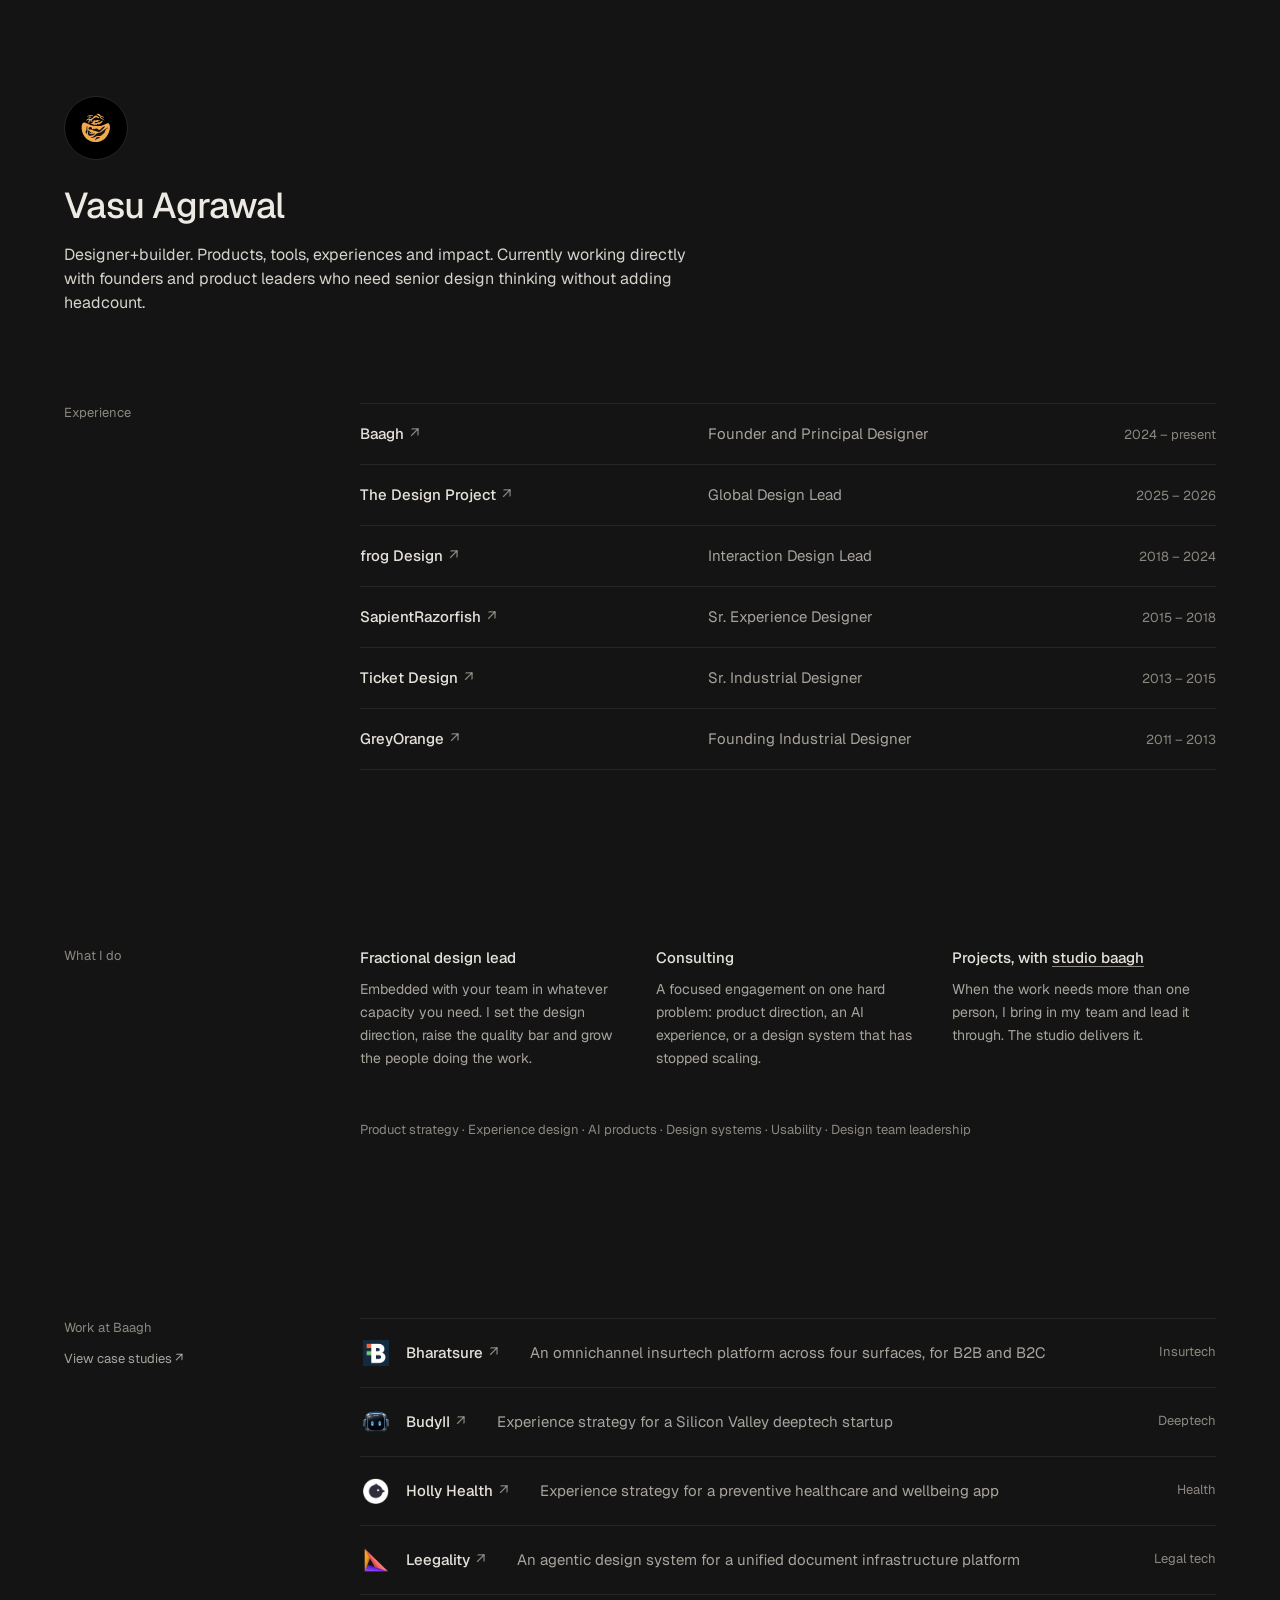
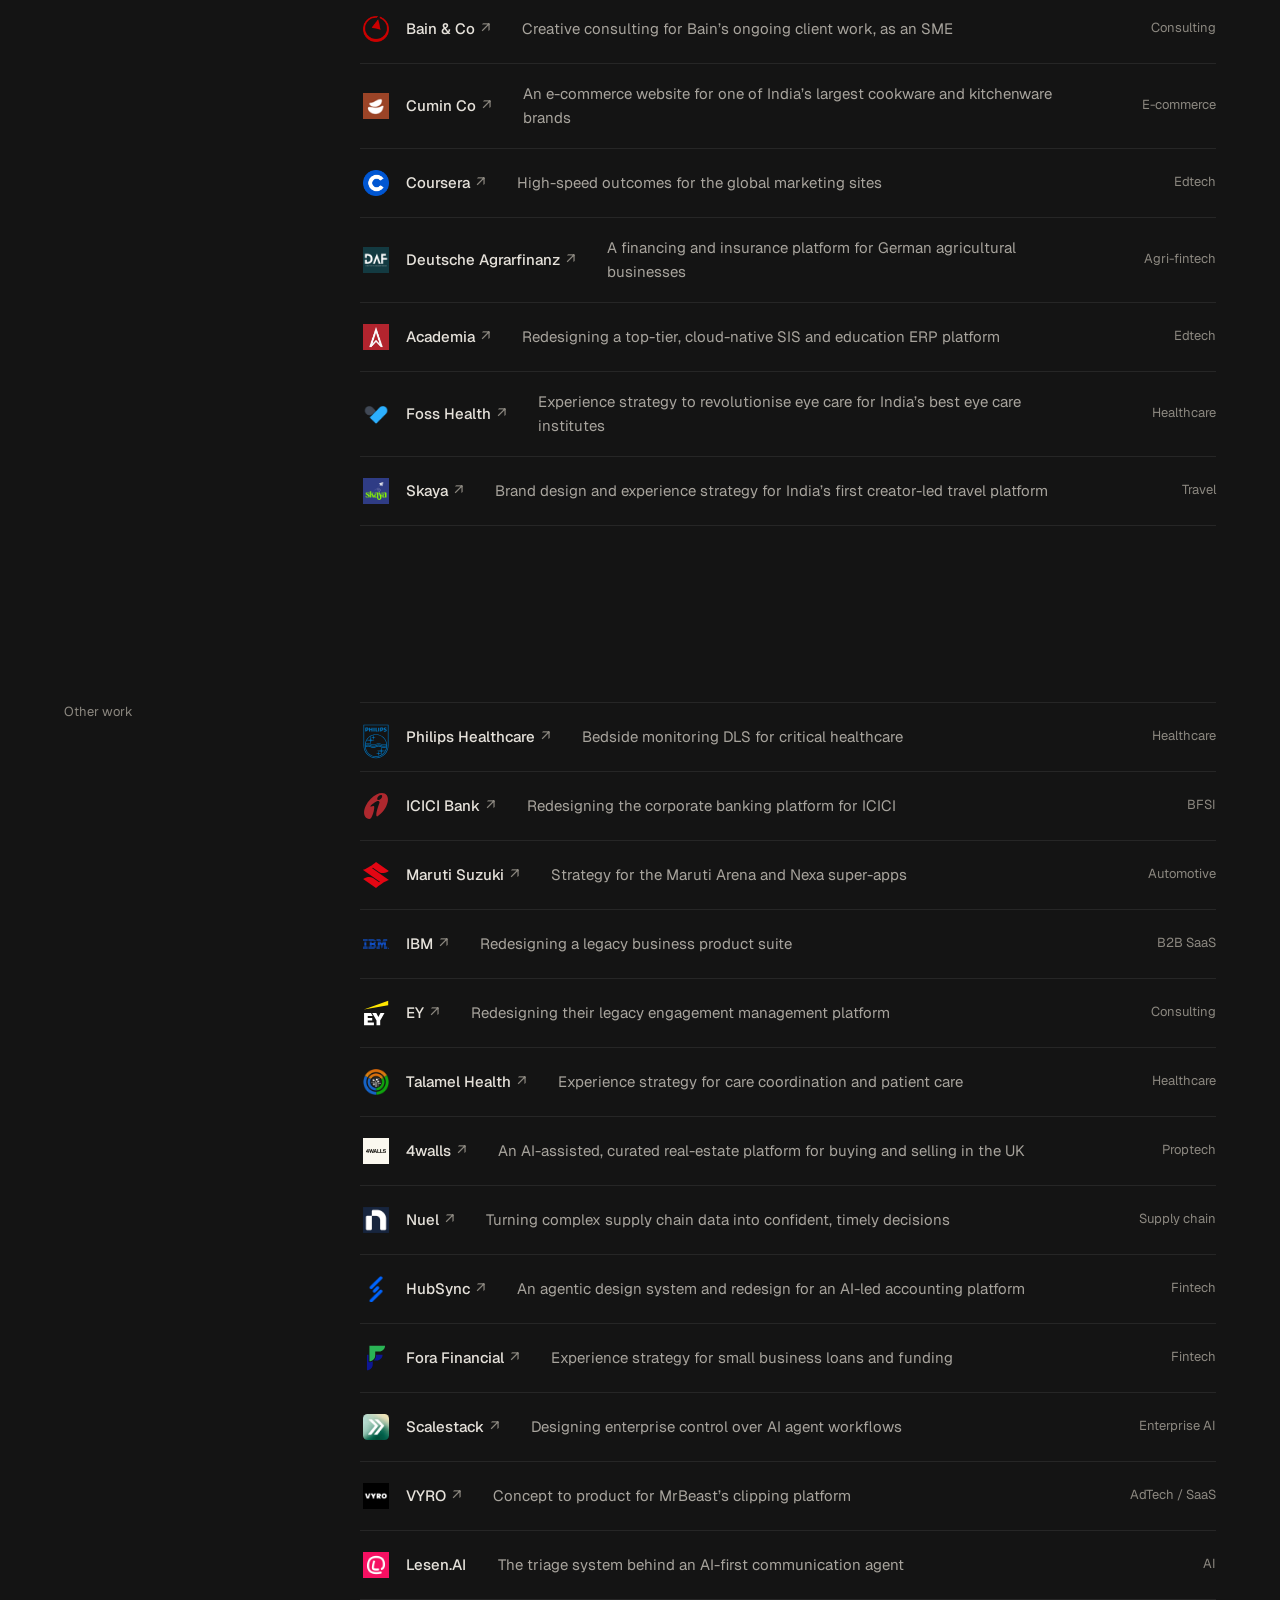
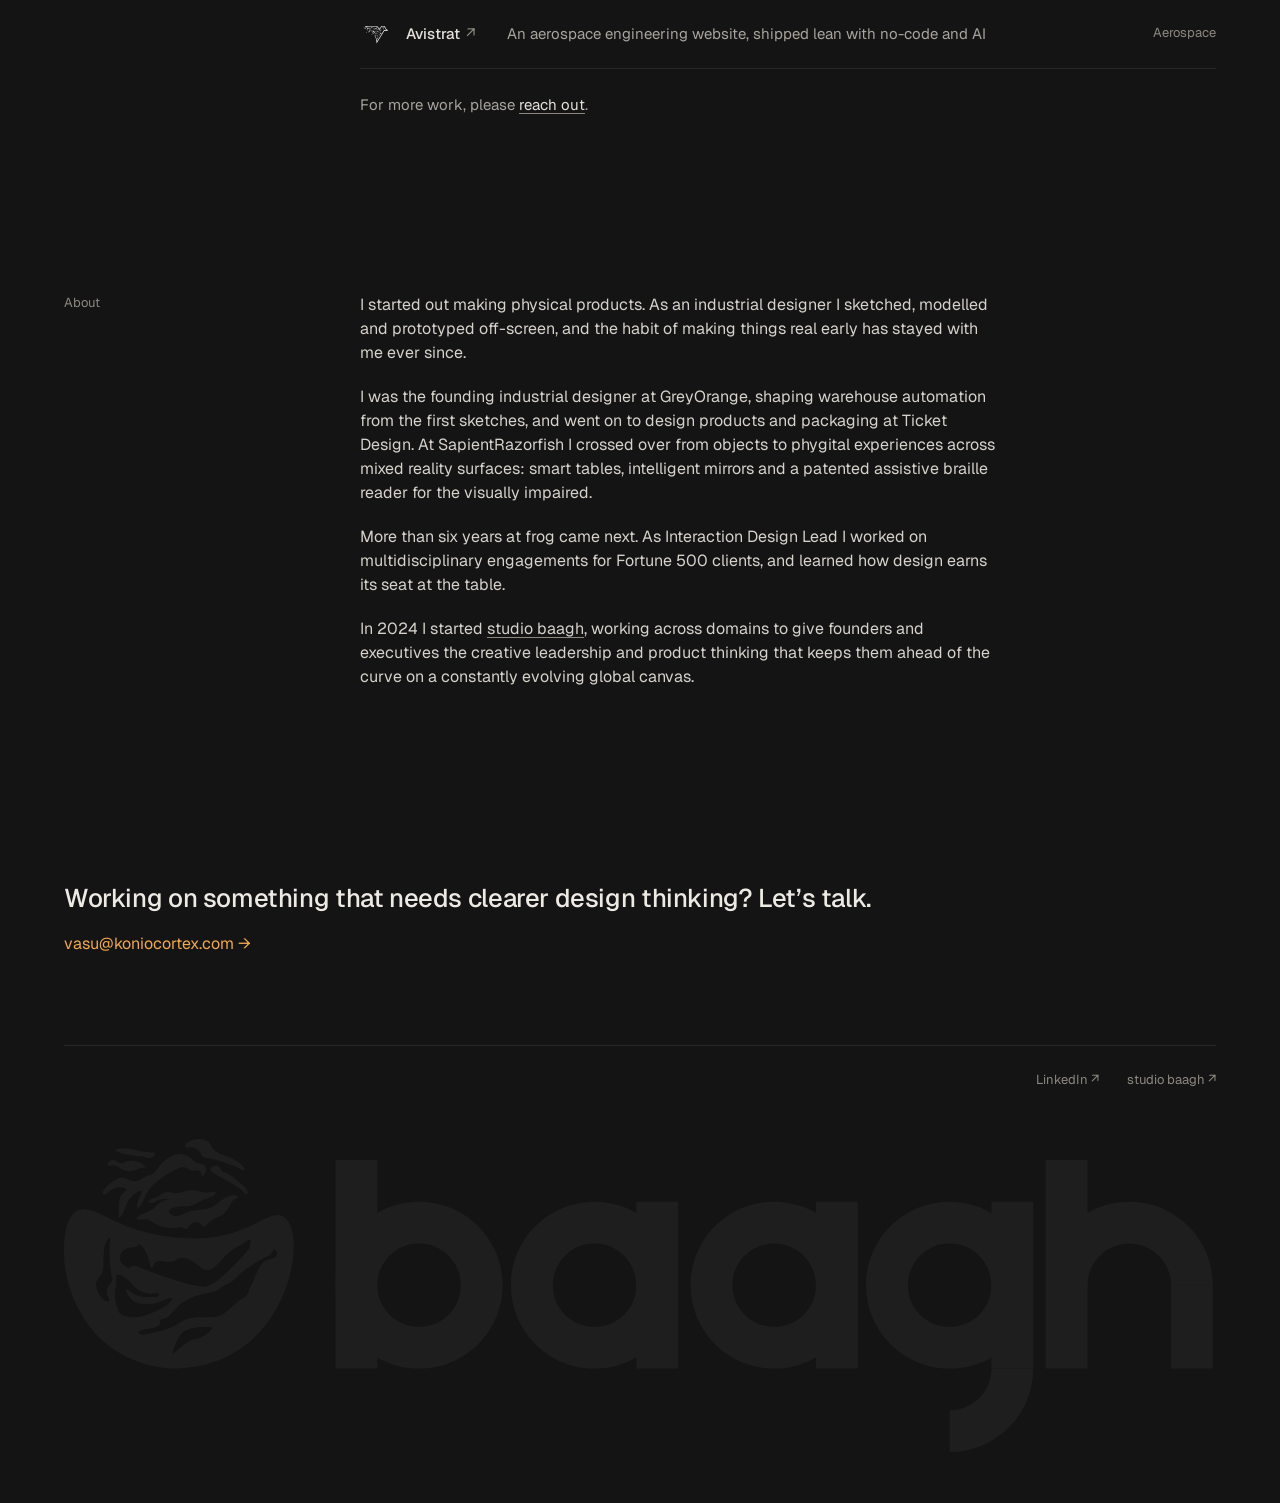
==== commit 31d2e178: "Add Bain & Co and Fora Financial to the work lists Co-Authored-By: Claude Opus 5.5 <noreply@anthropi" ====
--- a/index.html
+++ b/index.html
@@ -131,6 +131,11 @@
             <span class="row-mid">An agentic design system for a unified document infrastructure platform</span>
             <span class="row-end">Legal tech</span>
           </a>
+          <a class="row work-row" href="https://www.bain.com" target="_blank" rel="noopener">
+            <span class="row-title"><span class="row-logo" aria-hidden="true"><img src="assets/logos/bain.png" alt=""></span>Bain &amp; Co<span class="arrow" aria-hidden="true">↗</span></span>
+            <span class="row-mid">Creative consulting for Bain’s ongoing client work, as an SME</span>
+            <span class="row-end">Consulting</span>
+          </a>
           <a class="row work-row" href="https://www.cuminco.com" target="_blank" rel="noopener" data-preview="assets/work/cumin-co.jpg">
             <span class="row-title"><span class="row-logo" aria-hidden="true"><img src="assets/logos/cumin-co.png" alt=""></span>Cumin Co<span class="arrow" aria-hidden="true">↗</span></span>
             <span class="row-mid">An e-commerce website for one of India’s largest cookware and kitchenware brands</span>
@@ -219,6 +224,11 @@
             <span class="row-mid">An agentic design system and redesign for an AI-led accounting platform</span>
             <span class="row-end">Fintech</span>
           </a>
+          <a class="row client-row" href="https://www.forafinancial.com/home-v2/" target="_blank" rel="noopener">
+            <span class="row-title"><span class="row-logo" aria-hidden="true"><img src="assets/logos/fora-financial.svg" alt=""></span>Fora Financial<span class="arrow" aria-hidden="true">↗</span></span>
+            <span class="row-mid">Experience strategy for small business loans and funding</span>
+            <span class="row-end">Fintech</span>
+          </a>
           <a class="row client-row" href="https://scalestack.ai" target="_blank" rel="noopener">
             <span class="row-title"><span class="row-logo" aria-hidden="true"><img src="assets/logos/scalestack.svg" alt=""></span>Scalestack<span class="arrow" aria-hidden="true">↗</span></span>
             <span class="row-mid">Designing enterprise control over AI agent workflows</span>
